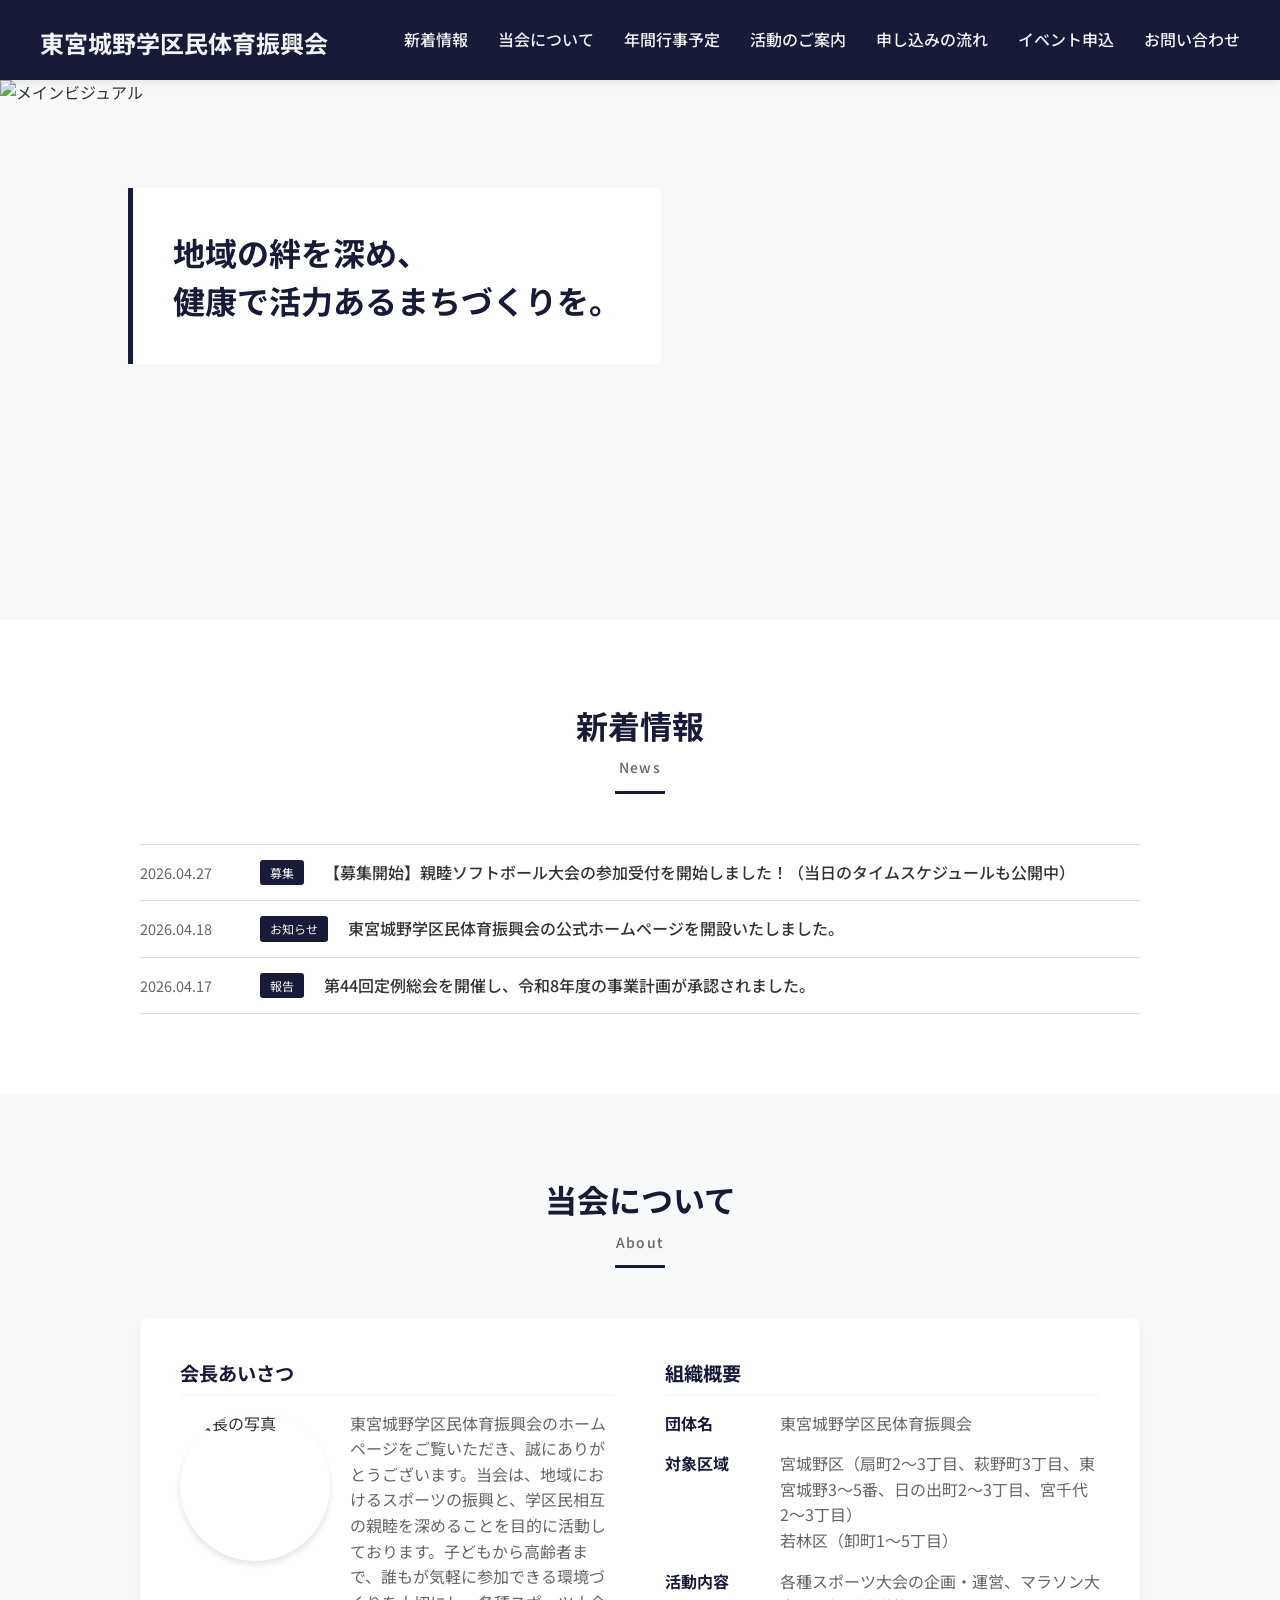
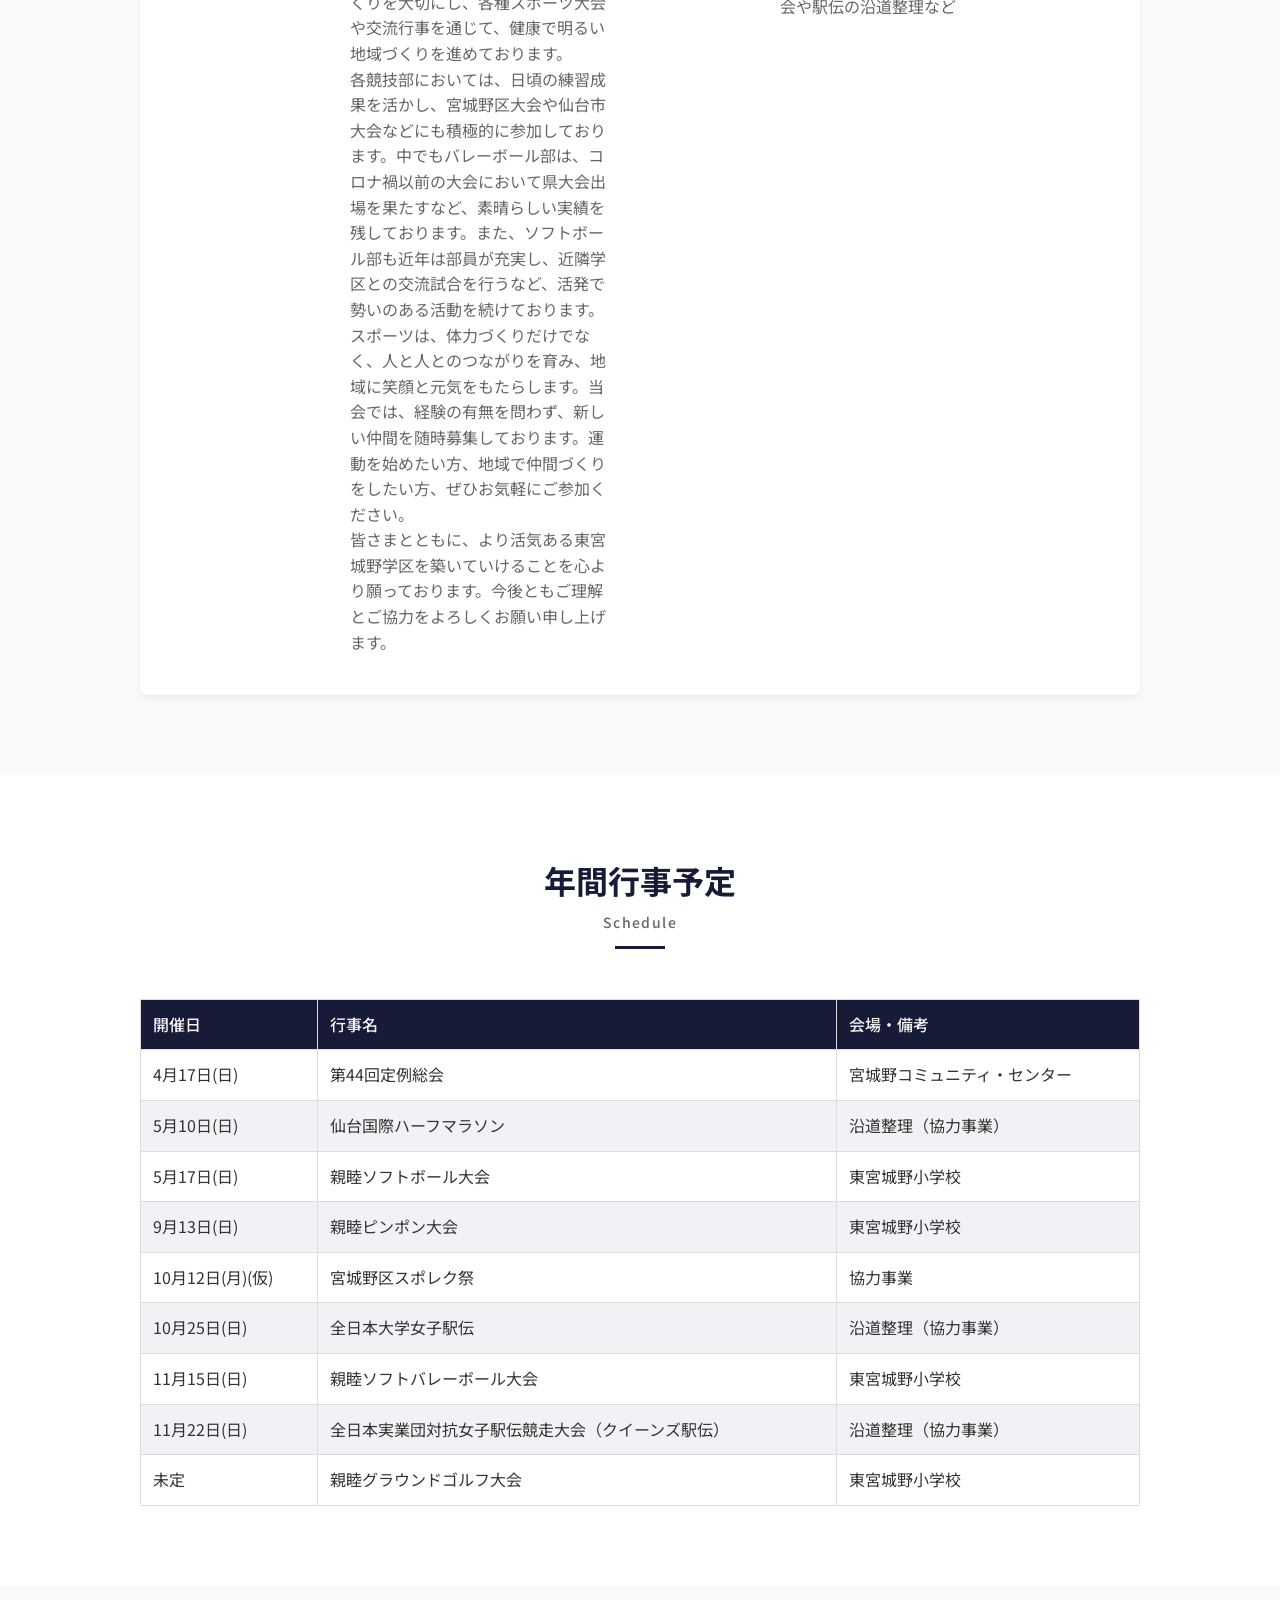
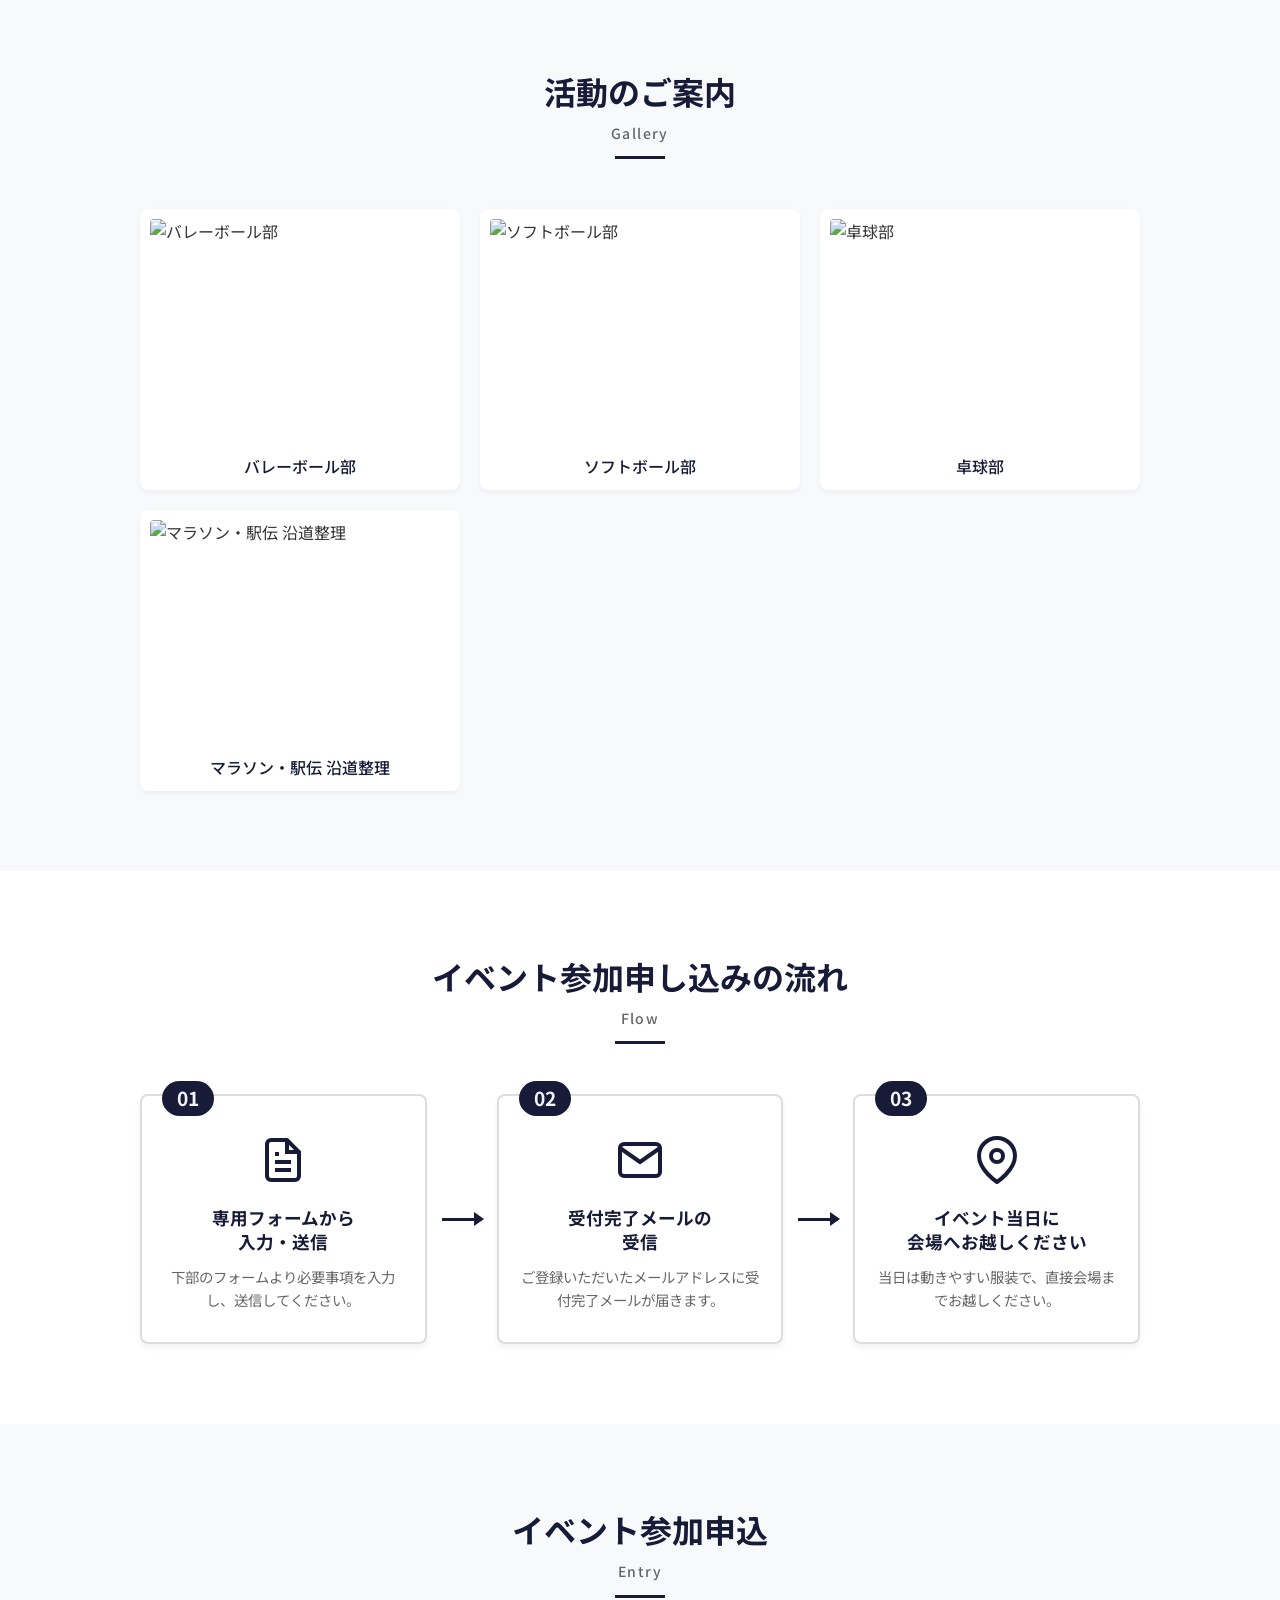
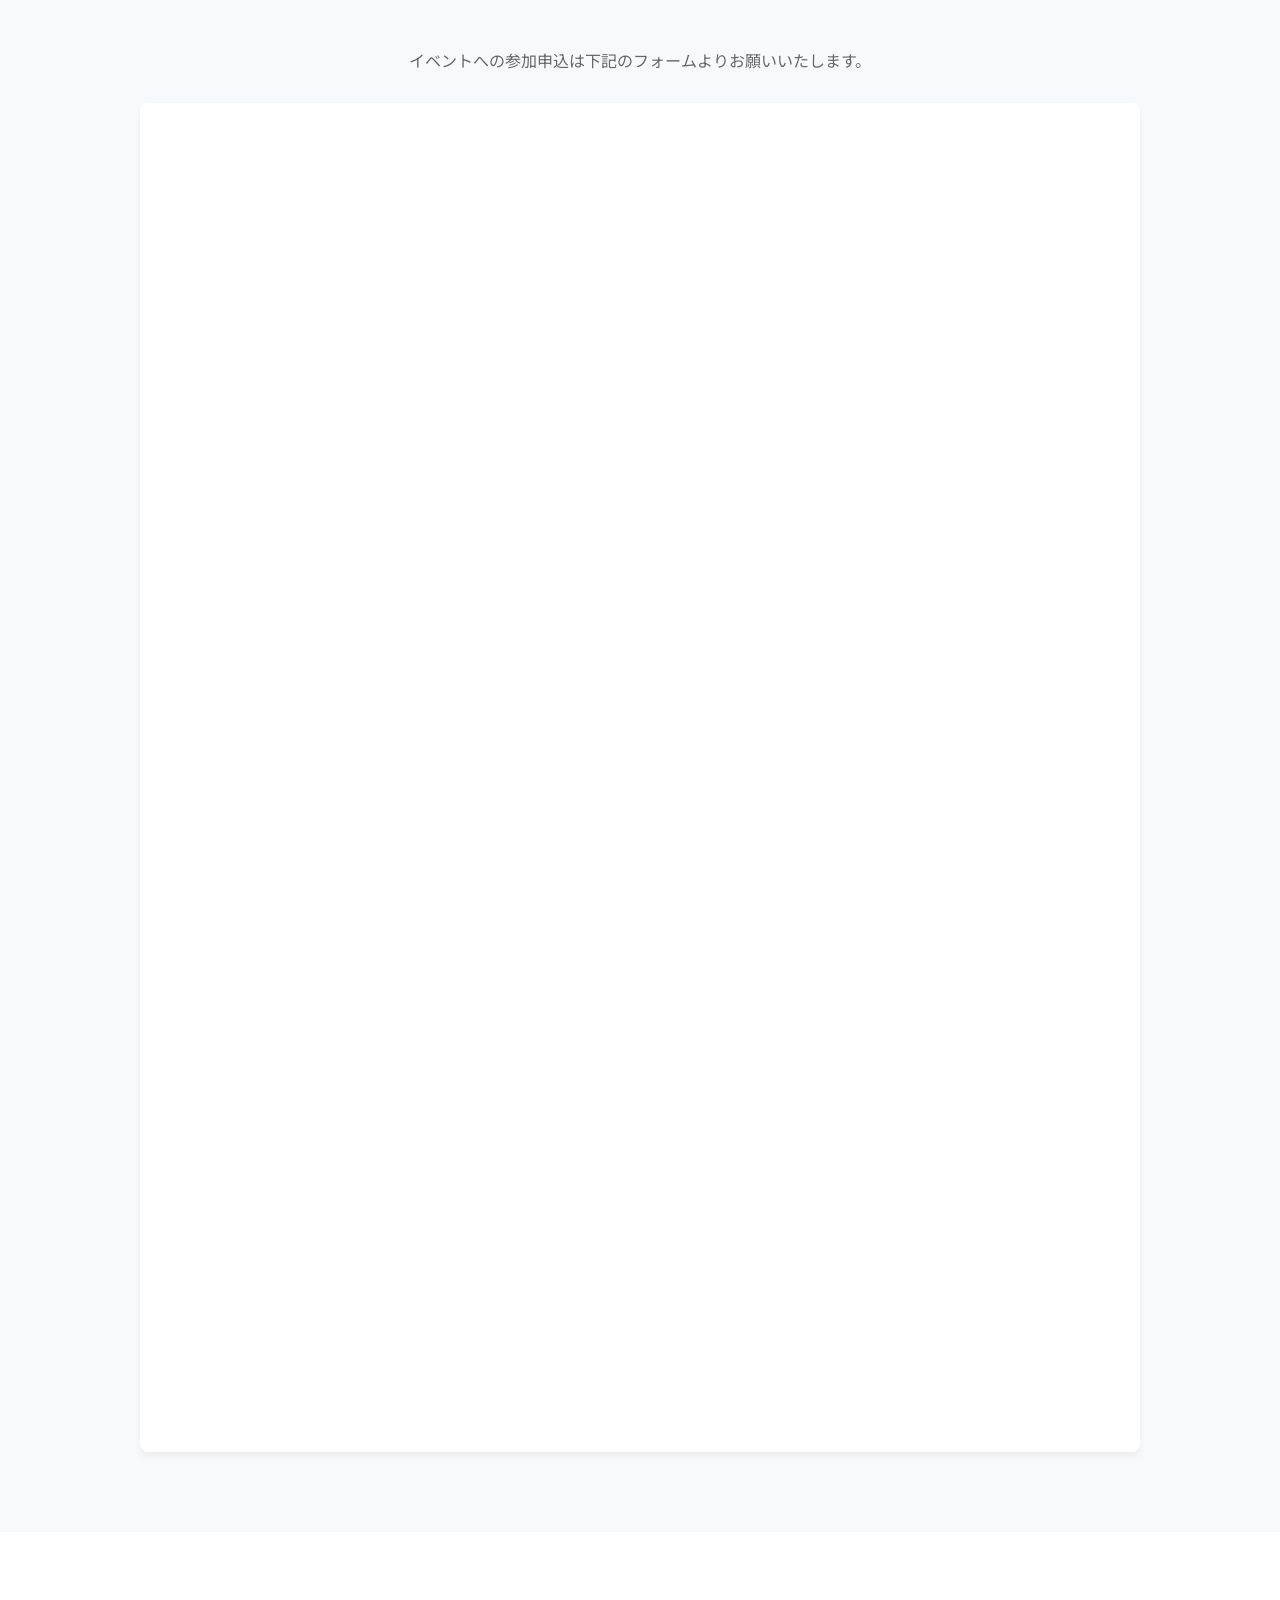
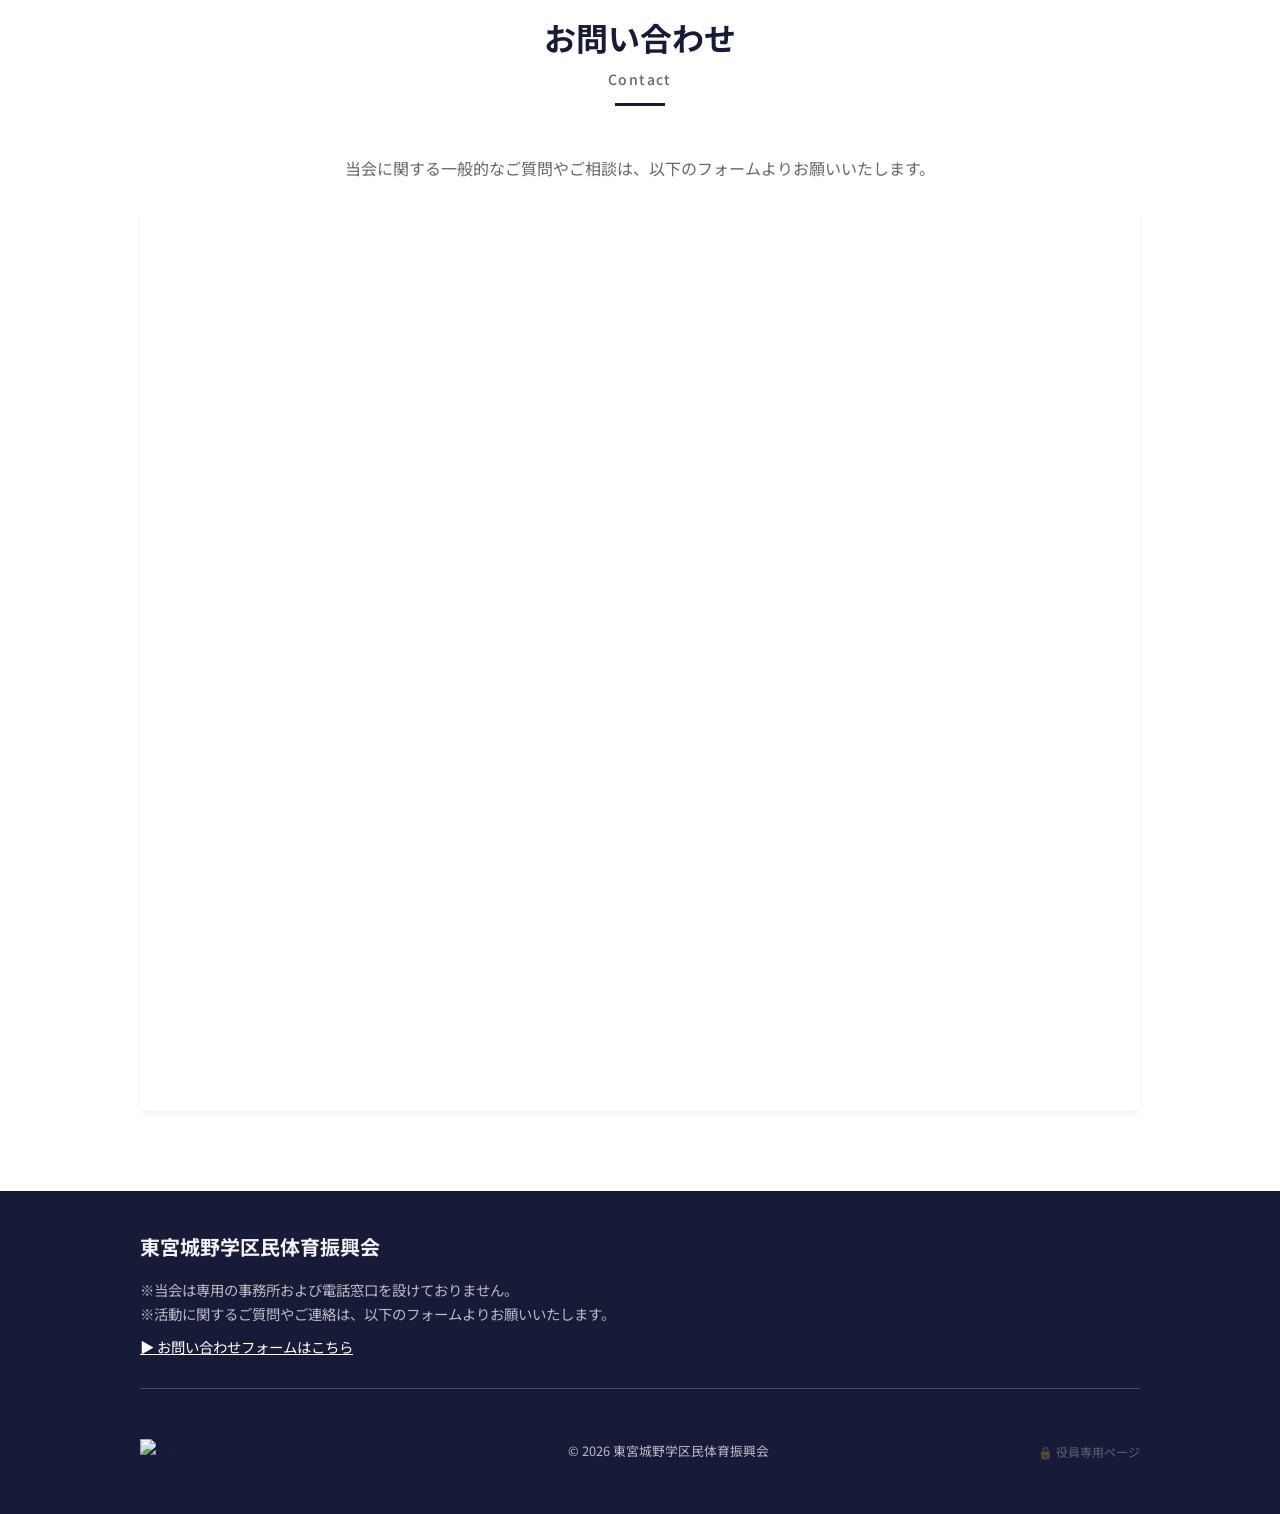
==== index.html @ 2797ee12 "役員専用ページ実装" ====
<!DOCTYPE html>
<html lang="ja">

<head>
    <meta charset="UTF-8">
    <meta name="viewport" content="width=device-width, initial-scale=1.0">
    <title>東宮城野学区民体育振興会</title>
    <meta name="google-site-verification" content="zT8e10mVGTtSDbiVdCZnvEBEnhdOY1HpYnOWjVWDt3I" />
    <meta name="description" content="東宮城野学区民体育振興会の公式ホームページです。学区内の各種スポーツ大会や交流行事（ソフトボール、バレーボール、マラソン大会など）の参加者募集、活動報告を発信しています。新しい仲間を随時募集しています！" />
    <meta name="keywords" content="東宮城野, 体育振興会, 仙台市, 宮城野区, ソフトボール, 町内会, スポーツ" />
    <link rel="stylesheet" href="style.css">
    <link rel="preconnect" href="https://fonts.googleapis.com">
    <link rel="preconnect" href="https://fonts.gstatic.com" crossorigin>
    <link href="https://fonts.googleapis.com/css2?family=Noto+Sans+JP:wght@400;500;700&display=swap" rel="stylesheet">
    <script async src="https://www.googletagmanager.com/gtag/js?id=G-GHJB5T7M00"></script>
    <script>
      window.dataLayer = window.dataLayer || [];
      function gtag(){dataLayer.push(arguments);}
      gtag('js', new Date());

      gtag('config', 'G-GHJB5T7M00');
    </script>

</head>

<body>
    <header class="header">
        <div class="header-inner">
            <h1 class="header-logo"><a href="#">東宮城野学区民体育振興会</a></h1>
            <button class="hamburger" id="hamburger" aria-label="メニューを開く">
                <span></span>
                <span></span>
                <span></span>
            </button>
            <nav class="header-nav" id="nav">
                <ul class="nav-list">
                    <li><a href="#home">新着情報</a></li>
                    <li><a href="#about">当会について</a></li>
                    <li><a href="#schedule">年間行事予定</a></li>
                    <li><a href="#gallery">活動のご案内</a></li>
                    <li><a href="#flow">申し込みの流れ</a></li>
                    <li><a href="#entry">イベント申込</a></li>
                    <li><a href="#contact">お問い合わせ</a></li>
                </ul>
            </nav>
        </div>
    </header>

    <main>
        <!-- ヒーローエリア -->
        <section class="hero">
            <div class="hero-image">
                <img src="images/top_visual.jpg" alt="メインビジュアル" class="hero-img-element">
            </div>
            <div class="hero-content">
                <h2 class="hero-copy">地域の絆を深め、<br>健康で活力あるまちづくりを。</h2>
            </div>
        </section>

        <!-- 新着情報 (Home) -->
        <section id="home" class="section news">
            <div class="container">
                <h2 class="section-title">新着情報<span>News</span></h2>
                <ul class="news-list">
                    <li class="news-item">
                        <time class="news-date" datetime="2026-04-27">2026.04.27</time>
                        <span class="news-category">募集</span>
                        <a href="softball.html" class="news-link">【募集開始】親睦ソフトボール大会の参加受付を開始しました！（当日のタイムスケジュールも公開中）</a>
                    </li>
                    <li class="news-item">
                        <time class="news-date" datetime="2026-04-18">2026.04.18</time>
                        <span class="news-category">お知らせ</span>
                        <a href="#" class="news-link">東宮城野学区民体育振興会の公式ホームページを開設いたしました。</a>
                    </li>
                    <li class="news-item">
                        <time class="news-date" datetime="2026-04-17">2026.04.17</time>
                        <span class="news-category">報告</span>
                        <a href="#" class="news-link">第44回定例総会を開催し、令和8年度の事業計画が承認されました。</a>
                    </li>
                </ul>
            </div>
        </section>

        <!-- 当会について (About) -->
        <section id="about" class="section about bg-light">
            <div class="container">
                <h2 class="section-title">当会について<span>About</span></h2>
                <div class="about-content">
                    <div class="about-greeting">
                        <h3>会長あいさつ</h3>
                        <div class="greeting-box">
                            <div class="greeting-img">
                                <img src="images/president.jpg" alt="会長の写真">
                            </div>
                            <div class="greeting-text">
                                <p>東宮城野学区民体育振興会のホームページをご覧いただき、誠にありがとうございます。当会は、地域におけるスポーツの振興と、学区民相互の親睦を深めることを目的に活動しております。子どもから高齢者まで、誰もが気軽に参加できる環境づくりを大切にし、各種スポーツ大会や交流行事を通じて、健康で明るい地域づくりを進めております。</p>
                                <p>各競技部においては、日頃の練習成果を活かし、宮城野区大会や仙台市大会などにも積極的に参加しております。中でもバレーボール部は、コロナ禍以前の大会において県大会出場を果たすなど、素晴らしい実績を残しております。また、ソフトボール部も近年は部員が充実し、近隣学区との交流試合を行うなど、活発で勢いのある活動を続けております。</p>
                                <p>スポーツは、体力づくりだけでなく、人と人とのつながりを育み、地域に笑顔と元気をもたらします。当会では、経験の有無を問わず、新しい仲間を随時募集しております。運動を始めたい方、地域で仲間づくりをしたい方、ぜひお気軽にご参加ください。</p>
                                <p>皆さまとともに、より活気ある東宮城野学区を築いていけることを心より願っております。今後ともご理解とご協力をよろしくお願い申し上げます。</p>
                            </div>
                        </div>
                    </div>
                    <div class="about-outline">
                        <h3>組織概要</h3>
                        <dl class="outline-list">
                            <dt>団体名</dt>
                            <dd>東宮城野学区民体育振興会</dd>
                            <dt>対象区域</dt>
                            <dd>
                                宮城野区（扇町2〜3丁目、萩野町3丁目、東宮城野3〜5番、日の出町2〜3丁目、宮千代2〜3丁目）<br>
                                若林区（卸町1〜5丁目）
                            </dd>
                            <dt>活動内容</dt>
                            <dd>各種スポーツ大会の企画・運営、マラソン大会や駅伝の沿道整理など</dd>
                        </dl>
                    </div>
                </div>
            </div>
        </section>

        <!-- 年間行事予定 (Schedule) -->
        <section id="schedule" class="section schedule">
            <div class="container">
                <h2 class="section-title">年間行事予定<span>Schedule</span></h2>
                <div class="table-responsive">
                    <table class="schedule-table">
                        <thead>
                            <tr>
                                <th>開催日</th>
                                <th>行事名</th>
                                <th>会場・備考</th>
                            </tr>
                        </thead>
                        <tbody>
                            <tr>
                                <td>4月17日(日)</td>
                                <td>第44回定例総会</td>
                                <td>宮城野コミュニティ・センター</td>
                            </tr>
                            <tr>
                                <td>5月10日(日)</td>
                                <td>仙台国際ハーフマラソン</td>
                                <td>沿道整理（協力事業）</td>
                            </tr>
                            <tr>
                                <td>5月17日(日)</td>
                                <td>親睦ソフトボール大会</td>
                                <td>東宮城野小学校</td>
                            </tr>
                            <tr>
                                <td>9月13日(日)</td>
                                <td>親睦ピンポン大会</td>
                                <td>東宮城野小学校</td>
                            </tr>
                            <tr>
                                <td>10月12日(月)(仮)</td>
                                <td>宮城野区スポレク祭</td>
                                <td>協力事業</td>
                            </tr>
                            <tr>
                                <td>10月25日(日)</td>
                                <td>全日本大学女子駅伝</td>
                                <td>沿道整理（協力事業）</td>
                            </tr>
                            <tr>
                                <td>11月15日(日)</td>
                                <td>親睦ソフトバレーボール大会</td>
                                <td>東宮城野小学校</td>
                            </tr>
                            <tr>
                                <td>11月22日(日)</td>
                                <td>全日本実業団対抗女子駅伝競走大会（クイーンズ駅伝）</td>
                                <td>沿道整理（協力事業）</td>
                            </tr>
                            <tr>
                                <td>未定</td>
                                <td>親睦グラウンドゴルフ大会</td>
                                <td>東宮城野小学校</td>
                            </tr>
                        </tbody>
                    </table>
                </div>
            </div>
        </section>

        <!-- 活動のご案内 (Gallery) -->
        <section id="gallery" class="section gallery bg-light">
            <div class="container">
                <h2 class="section-title">活動のご案内<span>Gallery</span></h2>
                <div class="gallery-grid">
                    <div class="gallery-item">
                        <a href="volleyball.html" style="text-decoration: none; color: inherit; display: block; transition: opacity 0.3s;" onmouseover="this.style.opacity=0.8" onmouseout="this.style.opacity=1">
                            <div class="gallery-img">
                                <!-- 将来的にGoogleドライブの画像リンクに差し替える -->
                                <img src="images/volleyball.jpg" alt="バレーボール部">
                            </div>
                            <p class="gallery-caption">バレーボール部</p>
                        </a>
                    </div>
                    <div class="gallery-item">
                        <a href="softball.html" style="text-decoration: none; color: inherit; display: block; transition: opacity 0.3s;" onmouseover="this.style.opacity=0.8" onmouseout="this.style.opacity=1">
                            <div class="gallery-img">
                                <!-- 将来的にGoogleドライブの画像リンクに差し替える -->
                                <img src="images/softball.jpg" alt="ソフトボール部">
                            </div>
                            <p class="gallery-caption">ソフトボール部</p>
                        </a>
                    </div>
                    <div class="gallery-item">
                        <a href="table_tennis.html" style="text-decoration: none; color: inherit; display: block; transition: opacity 0.3s;" onmouseover="this.style.opacity=0.8" onmouseout="this.style.opacity=1">
                            <div class="gallery-img">
                                <!-- 将来的にGoogleドライブの画像リンクに差し替える -->
                                <img src="images/table_tennis.jpg" alt="卓球部">
                            </div>
                            <p class="gallery-caption">卓球部</p>
                        </a>
                    </div>
                    <div class="gallery-item">
                        <a href="marathon.html" style="text-decoration: none; color: inherit; display: block; transition: opacity 0.3s;" onmouseover="this.style.opacity=0.8" onmouseout="this.style.opacity=1">
                            <div class="gallery-img">
                                <!-- 将来的にGoogleドライブの画像リンクに差し替える -->
                                <img src="images/marathon.jpg" alt="マラソン・駅伝 沿道整理">
                            </div>
                            <p class="gallery-caption">マラソン・駅伝 沿道整理</p>
                        </a>
                    </div>
                </div>
            </div>
        </section>

        <!-- 申し込みの流れ (Flow) -->
        <section id="flow" class="section flow">
            <div class="container">
                <h2 class="section-title">イベント参加申し込みの流れ<span>Flow</span></h2>
                <div class="flow-steps">
                    <div class="flow-step">
                        <div class="step-num">01</div>
                        <div class="step-icon">
                            <!-- フォーム入力アイコン -->
                            <svg viewBox="0 0 24 24" width="48" height="48" stroke="currentColor" stroke-width="2"
                                fill="none">
                                <path d="M14 2H6a2 2 0 0 0-2 2v16a2 2 0 0 0 2 2h12a2 2 0 0 0 2-2V8z"></path>
                                <polyline points="14 2 14 8 20 8"></polyline>
                                <line x1="16" y1="13" x2="8" y2="13"></line>
                                <line x1="16" y1="17" x2="8" y2="17"></line>
                                <polyline points="10 9 9 9 8 9"></polyline>
                            </svg>
                        </div>
                        <h3 class="step-title">専用フォームから<br>入力・送信</h3>
                        <p class="step-desc">下部のフォームより必要事項を入力し、送信してください。</p>
                    </div>
                    <div class="step-arrow"></div>
                    <div class="flow-step">
                        <div class="step-num">02</div>
                        <div class="step-icon">
                            <!-- メール受信アイコン -->
                            <svg viewBox="0 0 24 24" width="48" height="48" stroke="currentColor" stroke-width="2"
                                fill="none">
                                <path d="M4 4h16c1.1 0 2 .9 2 2v12c0 1.1-.9 2-2 2H4c-1.1 0-2-.9-2-2V6c0-1.1.9-2 2-2z">
                                </path>
                                <polyline points="22,6 12,13 2,6"></polyline>
                            </svg>
                        </div>
                        <h3 class="step-title">受付完了メールの<br>受信</h3>
                        <p class="step-desc">ご登録いただいたメールアドレスに受付完了メールが届きます。</p>
                    </div>
                    <div class="step-arrow"></div>
                    <div class="flow-step">
                        <div class="step-num">03</div>
                        <div class="step-icon">
                            <!-- 会場アイコン -->
                            <svg viewBox="0 0 24 24" width="48" height="48" stroke="currentColor" stroke-width="2"
                                fill="none">
                                <path d="M21 10c0 7-9 13-9 13s-9-6-9-13a9 9 0 0 1 18 0z"></path>
                                <circle cx="12" cy="10" r="3"></circle>
                            </svg>
                        </div>
                        <h3 class="step-title">イベント当日に<br>会場へお越しください</h3>
                        <p class="step-desc">当日は動きやすい服装で、直接会場までお越しください。</p>
                    </div>
                </div>
            </div>
        </section>

        <!-- イベント参加申込 (Entry) -->
        <section id="entry" class="section entry bg-light">
            <div class="container">
                <h2 class="section-title">イベント参加申込<span>Entry</span></h2>
                <p class="section-desc">イベントへの参加申込は下記のフォームよりお願いいたします。</p>
                <div class="form-wrapper">
                    <iframe src="https://docs.google.com/forms/d/e/1FAIpQLSfhGHHgM8hAZ7WOOeLtjKvvelLasZciRG9kF49rOdlpbf5oxQ/viewform?embedded=true" width="100%" height="1349" frameborder="0" marginheight="0" marginwidth="0">読み込んでいます…</iframe>
                </div>
            </div>
        </section>

        <!-- お問い合わせ (Contact) -->
        <section id="contact" class="section contact">
            <div class="container">
                <h2 class="section-title">お問い合わせ<span>Contact</span></h2>
                <p class="section-desc">当会に関する一般的なご質問やご相談は、以下のフォームよりお願いいたします。</p>
                <div class="form-wrapper">
                    <iframe src="https://docs.google.com/forms/d/e/1FAIpQLSd4OFtr1LJSrHCt1LI2tFEZb4kkZig_cxDBCINCxsLfSgqU1g/viewform?embedded=true" width="100%" height="900" frameborder="0" marginheight="0" marginwidth="0">読み込んでいます…</iframe>
                </div>
            </div>
        </section>
    </main>

    <footer class="footer">
        <div class="container">
            <div class="footer-content">
                <div class="footer-info">
                    <h2>東宮城野学区民体育振興会</h2>
                    <p style="margin-top: 10px; font-size: 0.9em; line-height: 1.6;">
                        ※当会は専用の事務所および電話窓口を設けておりません。<br>
                        ※活動に関するご質問やご連絡は、以下のフォームよりお願いいたします。<br>
                        <a href="#contact" style="display: inline-block; margin-top: 10px; color: #fff; text-decoration: underline;">▶ お問い合わせフォームはこちら</a>
                    </p>
                </div>
            </div>
            <div class="footer-bottom">
                <div style="text-align: center; margin: 30px 0;">
                    <a href="https://visitor-badge.laobi.icu" target="_blank" rel="noopener noreferrer">
                        <img src="https://visitor-badge.laobi.icu/badge?page_id=higashimiyagino.taiikushinkoukai&left_color=555555&right_color=18252C" alt="アクセスカウンター" />
                    </a>
                </div>
                <p class="copyright">&copy; 2026 東宮城野学区民体育振興会</p>
                <a href="officers-v.html" class="admin-link">🔒 役員専用ページ</a>
            </div>
        </div>
    </footer>

    <!-- 画像モーダル -->
    <div id="imageModal" class="modal">
        <span class="modal-close">&times;</span>
        <img class="modal-content" id="modalImg" alt="拡大画像">
    </div>

    <script>
        // ハンバーガーメニューの挙動
        document.addEventListener('DOMContentLoaded', () => {
            const hamburger = document.getElementById('hamburger');
            const nav = document.getElementById('nav');
            const navLinks = document.querySelectorAll('.nav-list a');

            hamburger.addEventListener('click', () => {
                hamburger.classList.toggle('active');
                nav.classList.toggle('active');
            });

            // メニューリンククリック時に閉じる
            navLinks.forEach(link => {
                link.addEventListener('click', () => {
                    hamburger.classList.remove('active');
                    nav.classList.remove('active');
                });
            });

            // 画像モーダルの挙動
            const modal = document.getElementById('imageModal');
            const modalImg = document.getElementById('modalImg');
            const closeBtn = document.querySelector('.modal-close');
            const galleryImages = document.querySelectorAll('.gallery-img img');

            galleryImages.forEach(img => {
                if (img.closest('a')) return; // リンク要素内の画像はモーダル除外
                img.style.cursor = 'pointer'; // クリック可能であることを示す
                img.addEventListener('click', () => {
                    modal.classList.add('active');
                    modalImg.src = img.src;
                });
            });

            // 閉じる処理
            const closeModal = () => {
                modal.classList.remove('active');
            };

            closeBtn.addEventListener('click', closeModal);
            modal.addEventListener('click', (e) => {
                // 画像自体をクリックした時は閉じないようにする
                if (e.target !== modalImg) {
                    closeModal();
                }
            });
        });
    </script>
</body>

</html>
---- style.css ----
/* ==========================================================================
   Base & Reset
   ========================================================================== */
:root {
    /* Colors base on "Date's winning color" (Navy) */
    --color-primary: rgb(24, 27, 56); /* 伊達の勝ち色 */
    --color-text-on-primary: rgba(255, 255, 255, 0.95); /* 深い紺色の上には白や非常に薄いグレー */
    --color-text-on-primary-dim: rgba(255, 255, 255, 0.7);
    --color-secondary: #F0F2F5; /* 清潔感のある明るいグレー/白（背景等） */
    
    --color-text: #333333;
    --color-text-light: #666666;
    --color-bg: #FFFFFF;
    --color-bg-light: #F8F9FA; /* サブカラーに基づく清潔感のある明るい背景 */
    --color-placeholder-bg: #E0E0E0;
    --color-placeholder-text: #888888;
    --color-border: #DDDDDD;

    /* Spacing & Layout */
    --content-width: 1000px;
    --header-height: 60px;
}

* {
    margin: 0;
    padding: 0;
    box-sizing: border-box;
}

body {
    font-family: 'Noto Sans JP', sans-serif;
    color: var(--color-text);
    background-color: var(--color-bg);
    line-height: 1.6;
    font-size: 16px;
    -webkit-font-smoothing: antialiased;
}

a {
    color: var(--color-primary);
    text-decoration: none;
    transition: opacity 0.3s ease;
}

a:hover {
    opacity: 0.7;
}

ul {
    list-style: none;
}

img {
    max-width: 100%;
    height: auto;
    display: block;
}

/* ==========================================================================
   Layout Helpers
   ========================================================================== */
.container {
    width: 90%;
    max-width: var(--content-width);
    margin: 0 auto;
}

.section {
    padding: 60px 0;
}

.bg-light {
    background-color: var(--color-bg-light);
}

.section-title {
    font-size: 1.75rem;
    color: var(--color-primary);
    text-align: center;
    margin-bottom: 40px;
    position: relative;
    padding-bottom: 15px;
}

.section-title::after {
    content: '';
    position: absolute;
    bottom: 0;
    left: 50%;
    transform: translateX(-50%);
    width: 50px;
    height: 3px;
    background-color: var(--color-primary);
}

.section-title span {
    display: block;
    font-size: 0.875rem;
    color: var(--color-text-light);
    margin-top: 5px;
    letter-spacing: 0.1em;
    font-weight: 500;
}

.section-desc {
    text-align: center;
    margin-bottom: 30px;
    color: var(--color-text-light);
}

.placeholder {
    background-color: var(--color-placeholder-bg);
    color: var(--color-placeholder-text);
    display: flex;
    align-items: center;
    justify-content: center;
    text-align: center;
    font-weight: 500;
    width: 100%;
}

/* ==========================================================================
   Header & Navigation
   ========================================================================== */
.header {
    position: fixed;
    top: 0;
    left: 0;
    width: 100%;
    height: var(--header-height);
    background-color: var(--color-primary);
    z-index: 1000;
    box-shadow: 0 2px 10px rgba(0,0,0,0.1);
}

.header-inner {
    display: flex;
    justify-content: space-between;
    align-items: center;
    height: 100%;
    padding: 0 5%;
}

.header-logo a {
    color: var(--color-text-on-primary);
    font-size: 1.1rem;
    font-weight: 700;
    text-decoration: none;
}

/* Hamburger Menu (Mobile) */
.hamburger {
    display: block;
    width: 30px;
    height: 24px;
    position: relative;
    background: transparent;
    border: none;
    cursor: pointer;
    z-index: 1001;
}

.hamburger span {
    display: block;
    position: absolute;
    height: 3px;
    width: 100%;
    background: var(--color-text-on-primary);
    border-radius: 3px;
    left: 0;
    transition: 0.3s ease-in-out;
}

.hamburger span:nth-child(1) { top: 0px; }
.hamburger span:nth-child(2) { top: 10px; }
.hamburger span:nth-child(3) { top: 20px; }

.hamburger.active span:nth-child(1) {
    top: 10px;
    transform: rotate(45deg);
}

.hamburger.active span:nth-child(2) {
    opacity: 0;
}

.hamburger.active span:nth-child(3) {
    top: 10px;
    transform: rotate(-45deg);
}

.header-nav {
    position: fixed;
    top: var(--header-height);
    left: -100%;
    width: 100%;
    height: calc(100vh - var(--header-height));
    background-color: rgba(24, 27, 56, 0.98); /* 伊達の勝ち色 */
    transition: 0.3s ease-in-out;
    display: flex;
    align-items: center;
    justify-content: center;
    overflow-y: auto;
}

.header-nav.active {
    left: 0;
}

.nav-list {
    text-align: center;
}

.nav-list li {
    margin-bottom: 25px;
}

.nav-list a {
    color: var(--color-text-on-primary);
    font-size: 1.25rem;
    font-weight: 500;
}

/* ==========================================================================
   Main Content
   ========================================================================== */
main {
    margin-top: var(--header-height);
}

/* Hero Area */
.hero {
    position: relative;
    width: 100%;
    height: 60vh;
    min-height: 400px;
    background-color: var(--color-bg-light);
}

.hero-image {
    height: 100%;
    width: 100%;
}

.hero-img-element {
    width: 100%;
    height: 100%;
    object-fit: cover;
    object-position: center bottom;
}

@media (max-width: 768px) {
    .hero-img-element {
        object-position: left bottom;
    }
}

.hero-content {
    position: absolute;
    top: 12%;
    left: 5%;
    background-color: rgba(255, 255, 255, 0.95);
    padding: 20px;
    border-left: 5px solid var(--color-primary);
}

.hero-copy {
    color: var(--color-primary);
    font-size: 1.15rem;
    line-height: 1.5;
}

/* News */
.news-list {
    border-top: 1px solid var(--color-border);
}

.news-item {
    border-bottom: 1px solid var(--color-border);
    padding: 15px 0;
    display: flex;
    flex-direction: column;
}

.news-date {
    color: var(--color-text-light);
    font-size: 0.9rem;
    margin-bottom: 5px;
}

.news-category {
    display: inline-block;
    background-color: var(--color-primary);
    color: var(--color-text-on-primary);
    font-size: 0.75rem;
    padding: 3px 10px;
    border-radius: 3px;
    margin-bottom: 10px;
    align-self: flex-start;
}

.news-link {
    color: var(--color-text);
    font-weight: 500;
}

.news-link:hover {
    color: var(--color-primary);
}

/* About */
.about-content {
    background: #fff;
    padding: 20px;
    border-radius: 8px;
    box-shadow: 0 4px 6px rgba(0,0,0,0.05);
}

.about-greeting h3,
.about-outline h3 {
    color: var(--color-primary);
    font-size: 1.2rem;
    margin-bottom: 15px;
    border-bottom: 2px solid var(--color-bg-light);
    padding-bottom: 5px;
}

.about-greeting {
    margin-bottom: 30px;
}

.about-greeting p {
    color: var(--color-text-light);
}

.outline-list dt {
    font-weight: 700;
    color: var(--color-primary);
    margin-top: 15px;
}

.outline-list dd {
    margin-bottom: 10px;
    color: var(--color-text-light);
}

/* Schedule */
.table-responsive {
    overflow-x: auto;
}

.schedule-table {
    width: 100%;
    border-collapse: collapse;
    min-width: 500px;
}

.schedule-table th,
.schedule-table td {
    border: 1px solid var(--color-border);
    padding: 12px;
    text-align: left;
}

.schedule-table th {
    background-color: var(--color-primary);
    color: var(--color-text-on-primary);
    font-weight: 500;
}

.schedule-table tr:nth-child(even) {
    background-color: var(--color-secondary);
}

/* Gallery */
.gallery-grid {
    display: flex;
    flex-direction: column;
    gap: 20px;
}

.gallery-item {
    background: #fff;
    padding: 10px;
    border-radius: 8px;
    box-shadow: 0 2px 5px rgba(0,0,0,0.05);
    transition: transform 0.3s ease, box-shadow 0.3s ease;
}

.gallery-item:hover {
    transform: translateY(-5px);
    box-shadow: 0 8px 15px rgba(0,0,0,0.1);
}

.gallery-img {
    height: auto;
    border-radius: 4px;
    margin-bottom: 10px;
    overflow: hidden;
}

.gallery-img img {
    width: 100%;
    height: 100%;
    object-fit: cover;
    aspect-ratio: 4 / 3;
    display: block;
}

.gallery-caption {
    text-align: center;
    font-weight: 500;
    color: var(--color-primary);
}

/* Gallery Notice (準備中案内文) */
.gallery-notice {
    text-align: center;
    font-size: 0.85rem;
    color: #888888;
    margin-bottom: 25px;
    line-height: 1.7;
}

/* Flow (申し込みの流れ) */
.flow-steps {
    display: flex;
    flex-direction: column;
    gap: 20px;
}

.flow-step {
    background: #fff;
    border: 2px solid var(--color-border);
    border-radius: 8px;
    padding: 30px 20px;
    text-align: center;
    position: relative;
    flex: 1;
    box-shadow: 0 4px 6px rgba(0,0,0,0.05);
}

.step-num {
    position: absolute;
    top: -15px;
    left: 20px;
    background-color: var(--color-primary);
    color: var(--color-text-on-primary);
    font-size: 1.2rem;
    font-weight: 700;
    padding: 2px 15px;
    border-radius: 20px;
}

.step-icon {
    color: var(--color-primary);
    margin-bottom: 15px;
    margin-top: 10px;
}

.step-title {
    color: var(--color-primary);
    font-size: 1.1rem;
    margin-bottom: 10px;
    line-height: 1.4;
    font-weight: 700;
}

.step-desc {
    color: var(--color-text-light);
    font-size: 0.9rem;
}

.step-arrow {
    display: none;
}

/* Contact */
.form-wrapper {
    width: 100%;
    border-radius: 8px;
    overflow: hidden;
    background: #fff;
    box-shadow: 0 4px 6px rgba(0,0,0,0.05);
}

.form-wrapper iframe {
    display: block;
    width: 100%;
    border: none;
}

/* ==========================================================================
   Footer
   ========================================================================== */
.footer {
    background-color: var(--color-primary);
    color: var(--color-text-on-primary);
    padding: 40px 0 20px;
}

.footer-info h2 {
    font-size: 1.25rem;
    margin-bottom: 15px;
    color: var(--color-text-on-primary);
}

.footer-info p {
    font-size: 0.9rem;
    color: var(--color-text-on-primary-dim);
}

.footer-bottom {
    margin-top: 30px;
    padding-top: 20px;
    border-top: 1px solid rgba(255,255,255,0.2);
    display: flex;
    flex-wrap: wrap;
    align-items: center;
    justify-content: space-between;
}

.copyright {
    font-size: 0.8rem;
    color: var(--color-text-on-primary-dim);
}

.admin-link {
    font-size: 0.75rem;
    color: rgba(255,255,255,0.3);
    text-decoration: none;
}

.admin-link:hover {
    color: var(--color-text-on-primary);
}

/* ==========================================================================
   Media Queries (Desktop)
   ========================================================================== */
@media (min-width: 768px) {
    :root {
        --header-height: 80px;
    }
    
    .section {
        padding: 80px 0;
    }

    .section-title {
        font-size: 2rem;
        margin-bottom: 50px;
    }

    /* Header & Nav */
    .header-inner {
        padding: 0 40px;
    }
    
    .header-logo a {
        font-size: 1.5rem;
    }

    .hamburger {
        display: none;
    }

    .header-nav {
        position: static;
        height: auto;
        width: auto;
        background-color: transparent;
        transform: none;
        overflow-y: visible;
    }

    .nav-list {
        display: flex;
        gap: 30px;
    }

    .nav-list li {
        margin-bottom: 0;
    }

    .nav-list a {
        font-size: 1rem;
    }

    /* Hero */
    .hero-content {
        top: 20%;
        left: 10%;
        padding: 40px;
    }

    .hero-copy {
        font-size: 2rem;
    }

    /* News */
    .news-item {
        flex-direction: row;
        align-items: center;
    }

    .news-date {
        margin-bottom: 0;
        margin-right: 20px;
        width: 100px;
    }

    .news-category {
        margin-bottom: 0;
        margin-right: 20px;
        align-self: auto;
    }

    /* About */
    .about-content {
        padding: 40px;
        display: flex;
        gap: 50px;
    }

    .about-greeting {
        flex: 1;
        margin-bottom: 0;
    }

    .about-outline {
        flex: 1;
    }

    .outline-list {
        display: grid;
        grid-template-columns: 100px 1fr;
        gap: 15px;
    }

    .outline-list dt {
        margin-top: 0;
    }

    .outline-list dd {
        margin-bottom: 0;
    }

    /* Gallery */
    .gallery-grid {
        display: grid;
        grid-template-columns: repeat(2, 1fr);
        gap: 30px;
    }

    /* Flow */
    .flow-steps {
        flex-direction: row;
        align-items: center;
        gap: 0;
    }

    .flow-step {
        margin: 0;
        min-height: 250px;
    }

    .step-arrow {
        display: block;
        width: 40px;
        height: 3px;
        background-color: var(--color-primary);
        position: relative;
        margin: 0 15px;
        flex-shrink: 0;
    }
    
    .step-arrow::after {
        content: '';
        position: absolute;
        right: -2px;
        top: -6px;
        border-top: 7px solid transparent;
        border-bottom: 7px solid transparent;
        border-left: 10px solid var(--color-primary);
    }
}

/* ==========================================================================
   Modal (Lightbox)
   ========================================================================== */
.modal {
    visibility: hidden;
    opacity: 0;
    position: fixed;
    z-index: 2000;
    left: 0;
    top: 0;
    width: 100%;
    height: 100%;
    background-color: rgba(0, 0, 0, 0.8);
    transition: opacity 0.3s ease, visibility 0.3s ease;
    display: flex;
    align-items: center;
    justify-content: center;
}

.modal.active {
    visibility: visible;
    opacity: 1;
}

.modal-content {
    max-width: 90%;
    max-height: 90vh;
    box-shadow: 0 4px 15px rgba(0,0,0,0.5);
    border-radius: 4px;
}

.modal.active .modal-content {
    animation: fadeInModal 0.3s ease forwards;
}

.modal-close {
    position: absolute;
    top: 20px;
    right: 30px;
    color: #fff;
    font-size: 40px;
    font-weight: bold;
    cursor: pointer;
    transition: color 0.3s ease;
    z-index: 2001;
}

.modal-close:hover,
.modal-close:focus {
    color: #bbb;
}

@keyframes fadeInModal {
    from {
        opacity: 0;
        transform: scale(0.95);
    }
    to {
        opacity: 1;
        transform: scale(1);
    }
}

.photo-placeholder {
    width: 100%;
    aspect-ratio: 4 / 3;
    background-color: #eee;
    display: flex;
    align-items: center;
    justify-content: center;
    color: #888;
    font-size: 0.9em;
    border-radius: 8px;
    border: 1px dashed #ccc;
}
.gallery-grid {
    display: grid;
    grid-template-columns: repeat(auto-fit, minmax(280px, 1fr));
    gap: 20px;
}

.greeting-box {
    display: flex;
    flex-direction: column;
    align-items: center;
    gap: 20px;
    margin-top: 15px;
}
.greeting-img {
    width: 150px;
    height: 150px;
    flex-shrink: 0;
}
.greeting-img img {
    width: 100%;
    height: 100%;
    object-fit: cover;
    border-radius: 50%;
    box-shadow: 0 4px 6px rgba(0,0,0,0.1);
}
.greeting-text {
    width: 100%;
}
@media (max-width: 991px) {
    /* タブレット・スマートフォン：縦並び・写真中央 */
    .greeting-box {
        flex-direction: column;
        align-items: center;
    }
    .greeting-img {
        margin-bottom: 16px;
    }
    .greeting-text {
        width: 100%;
        text-align: left;
    }
}
@media (min-width: 992px) {
    /* PC：横並び */
    .greeting-box {
        flex-direction: row;
        align-items: flex-start;
    }
    .greeting-text {
        flex: 1;
    }
}
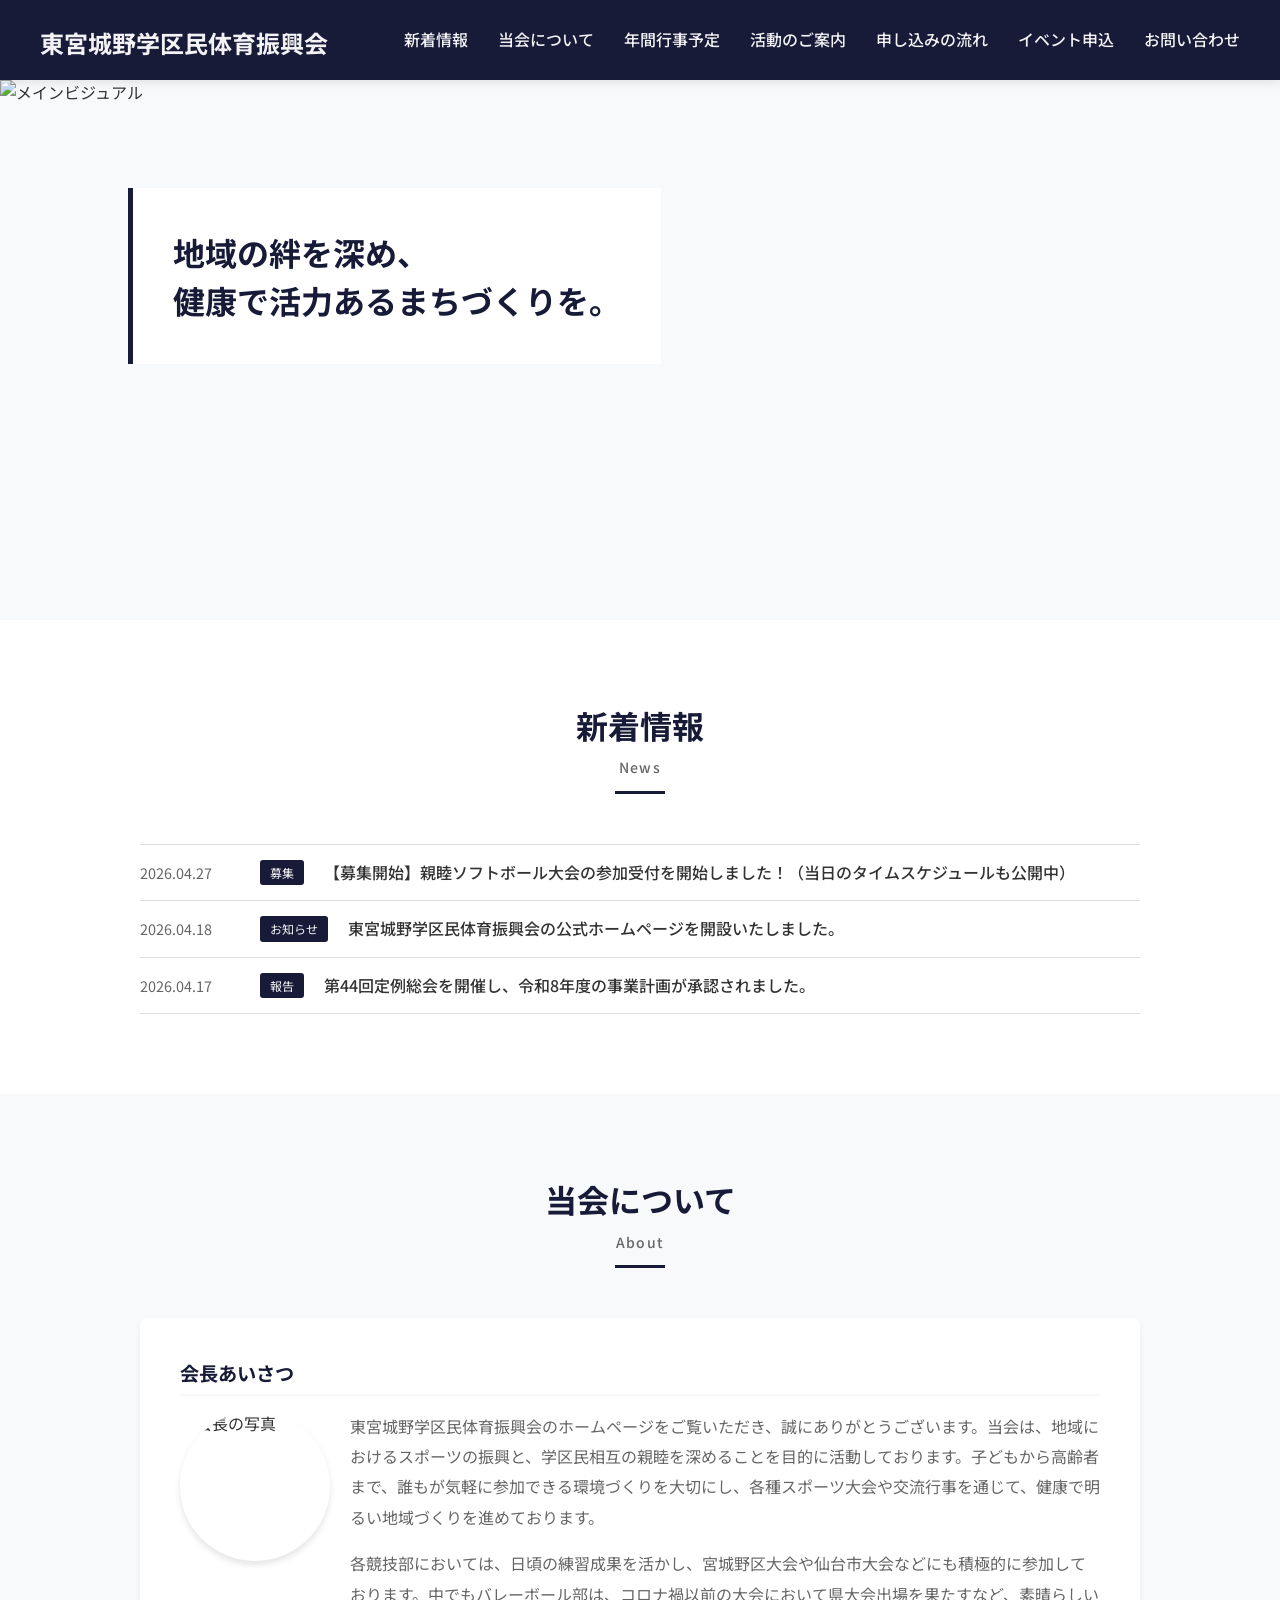
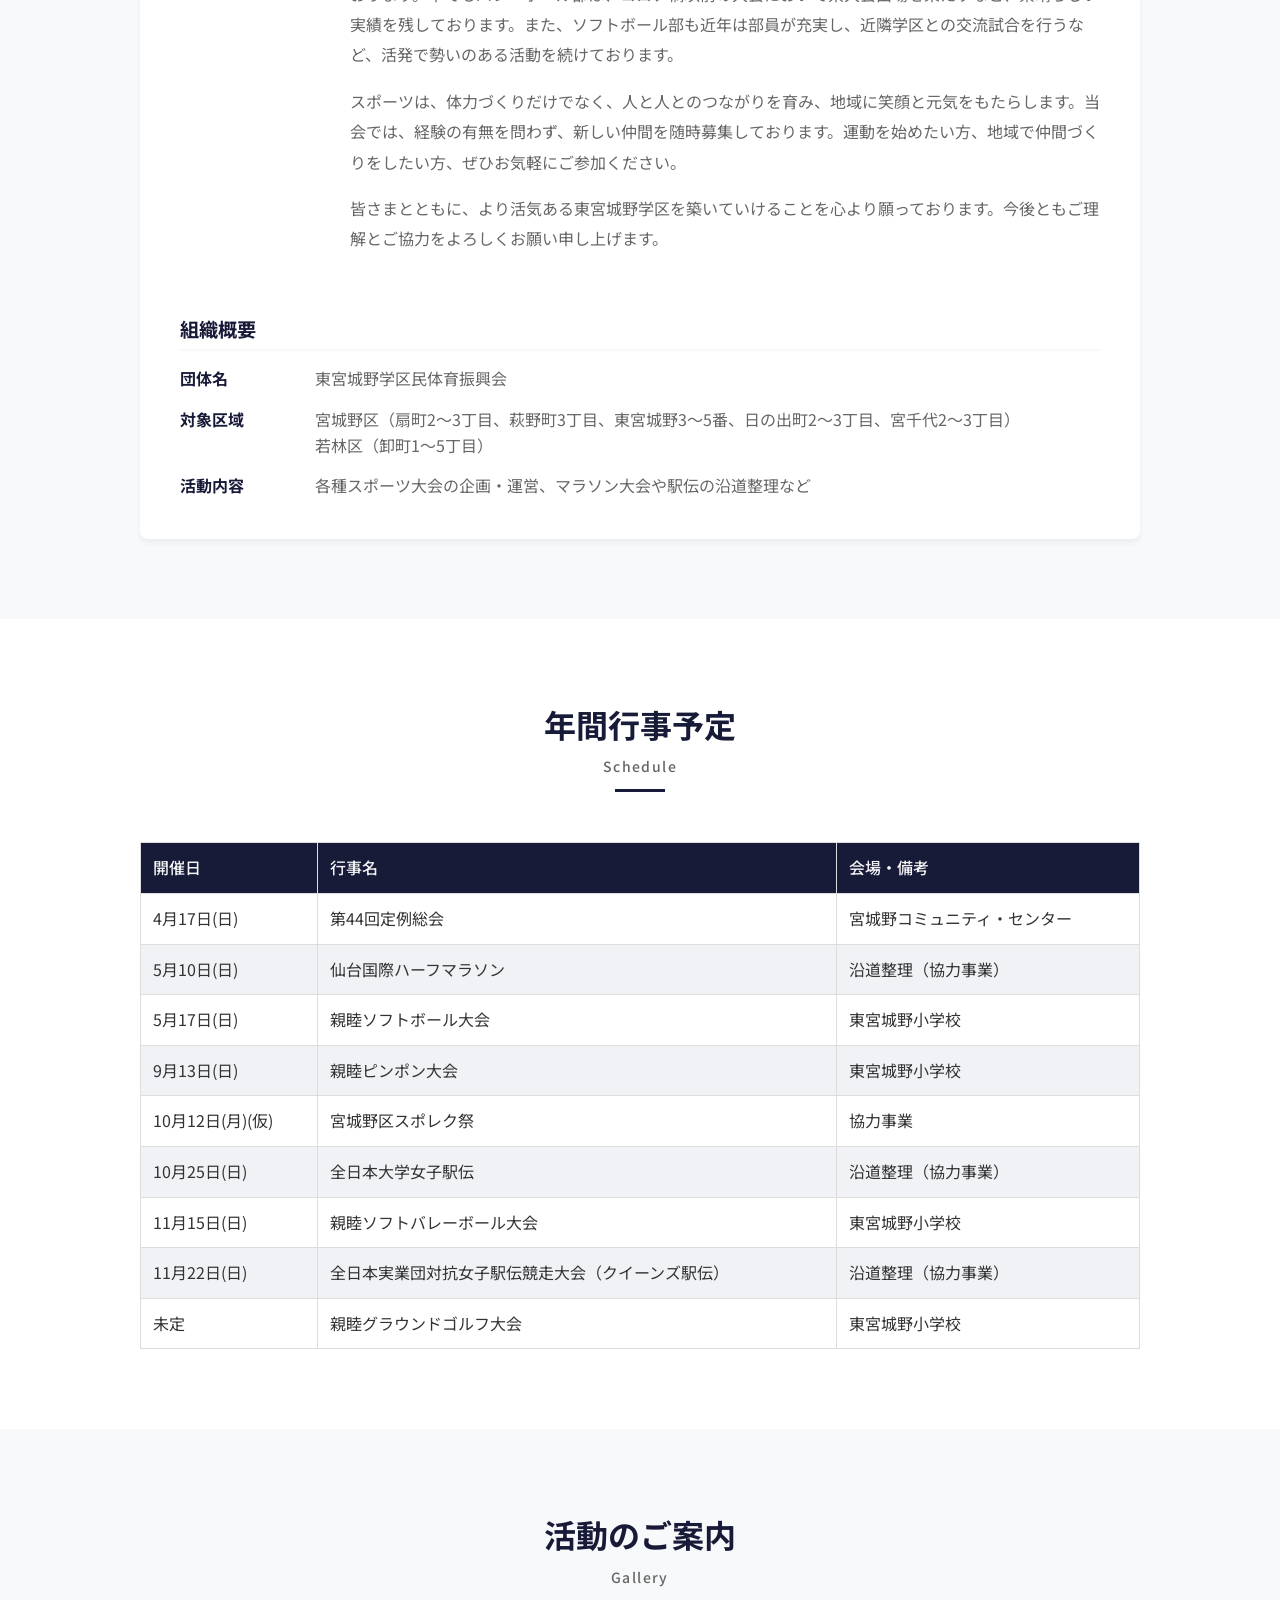
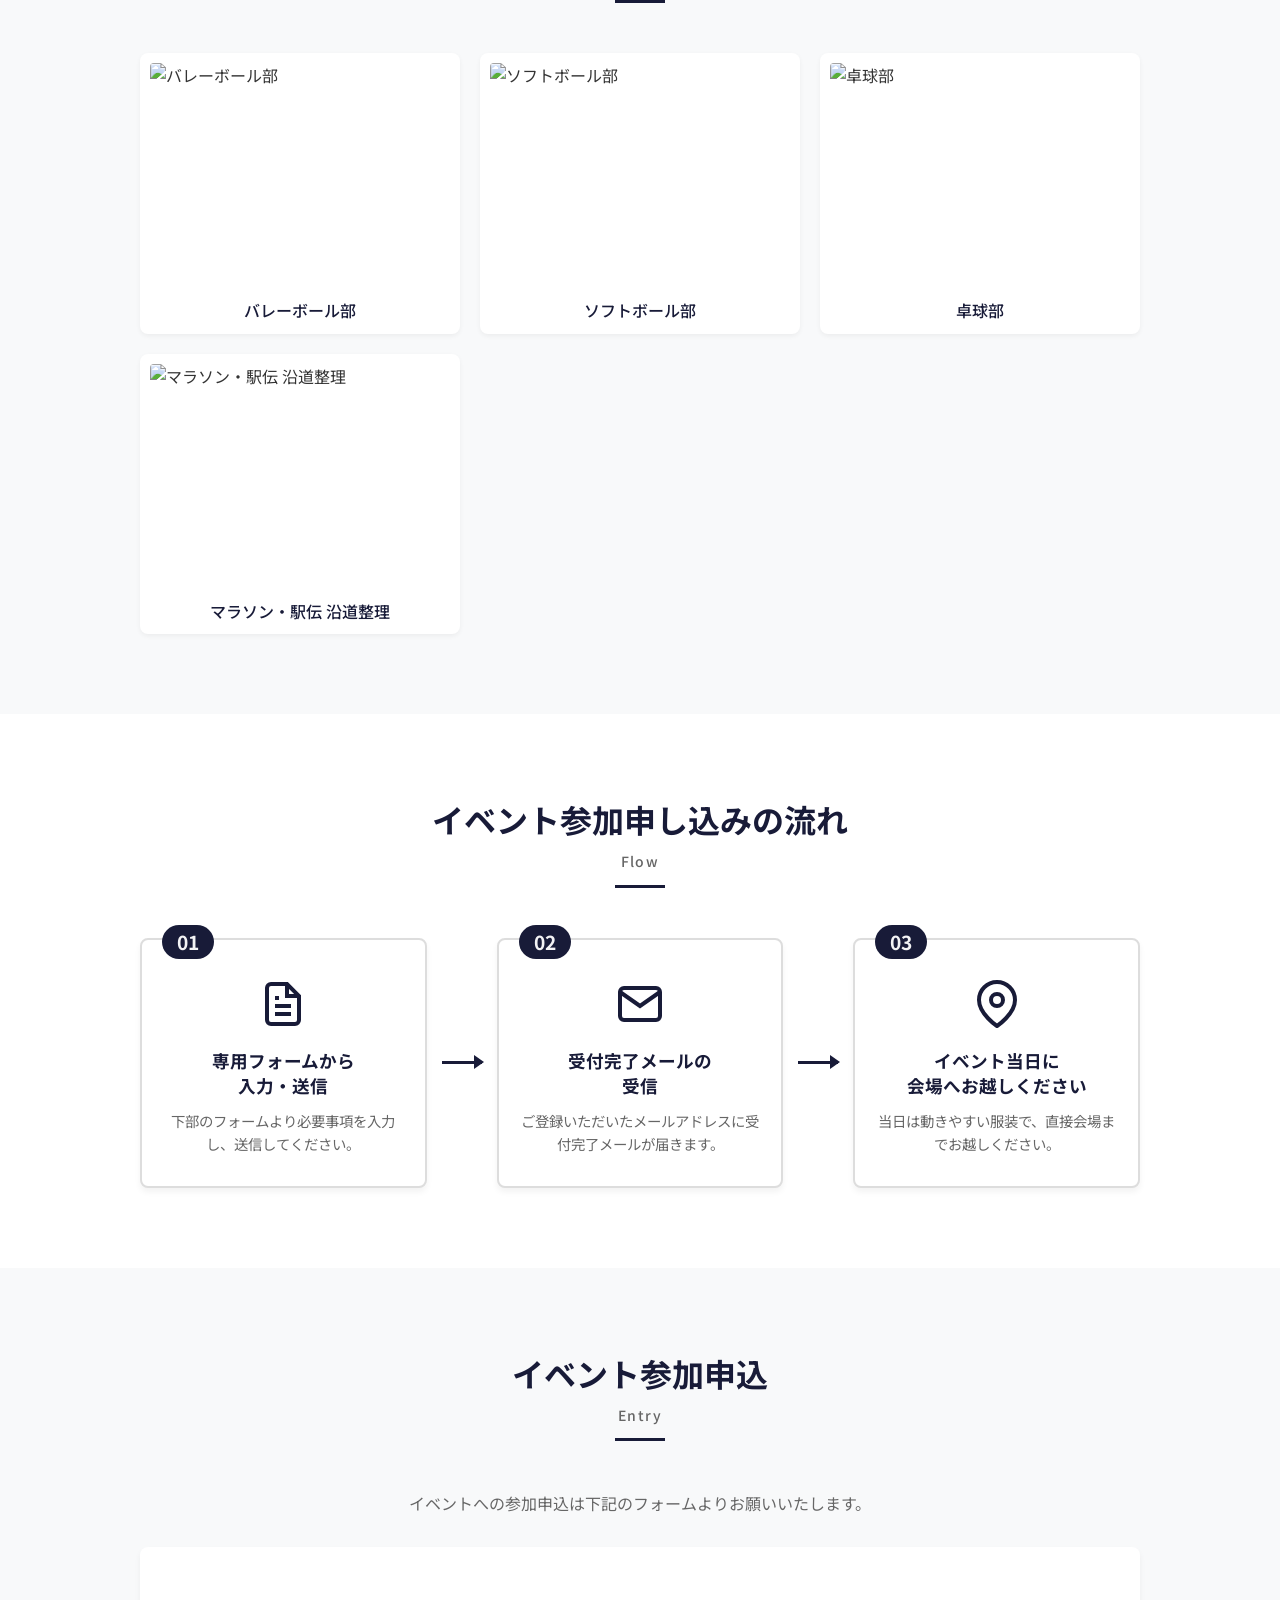
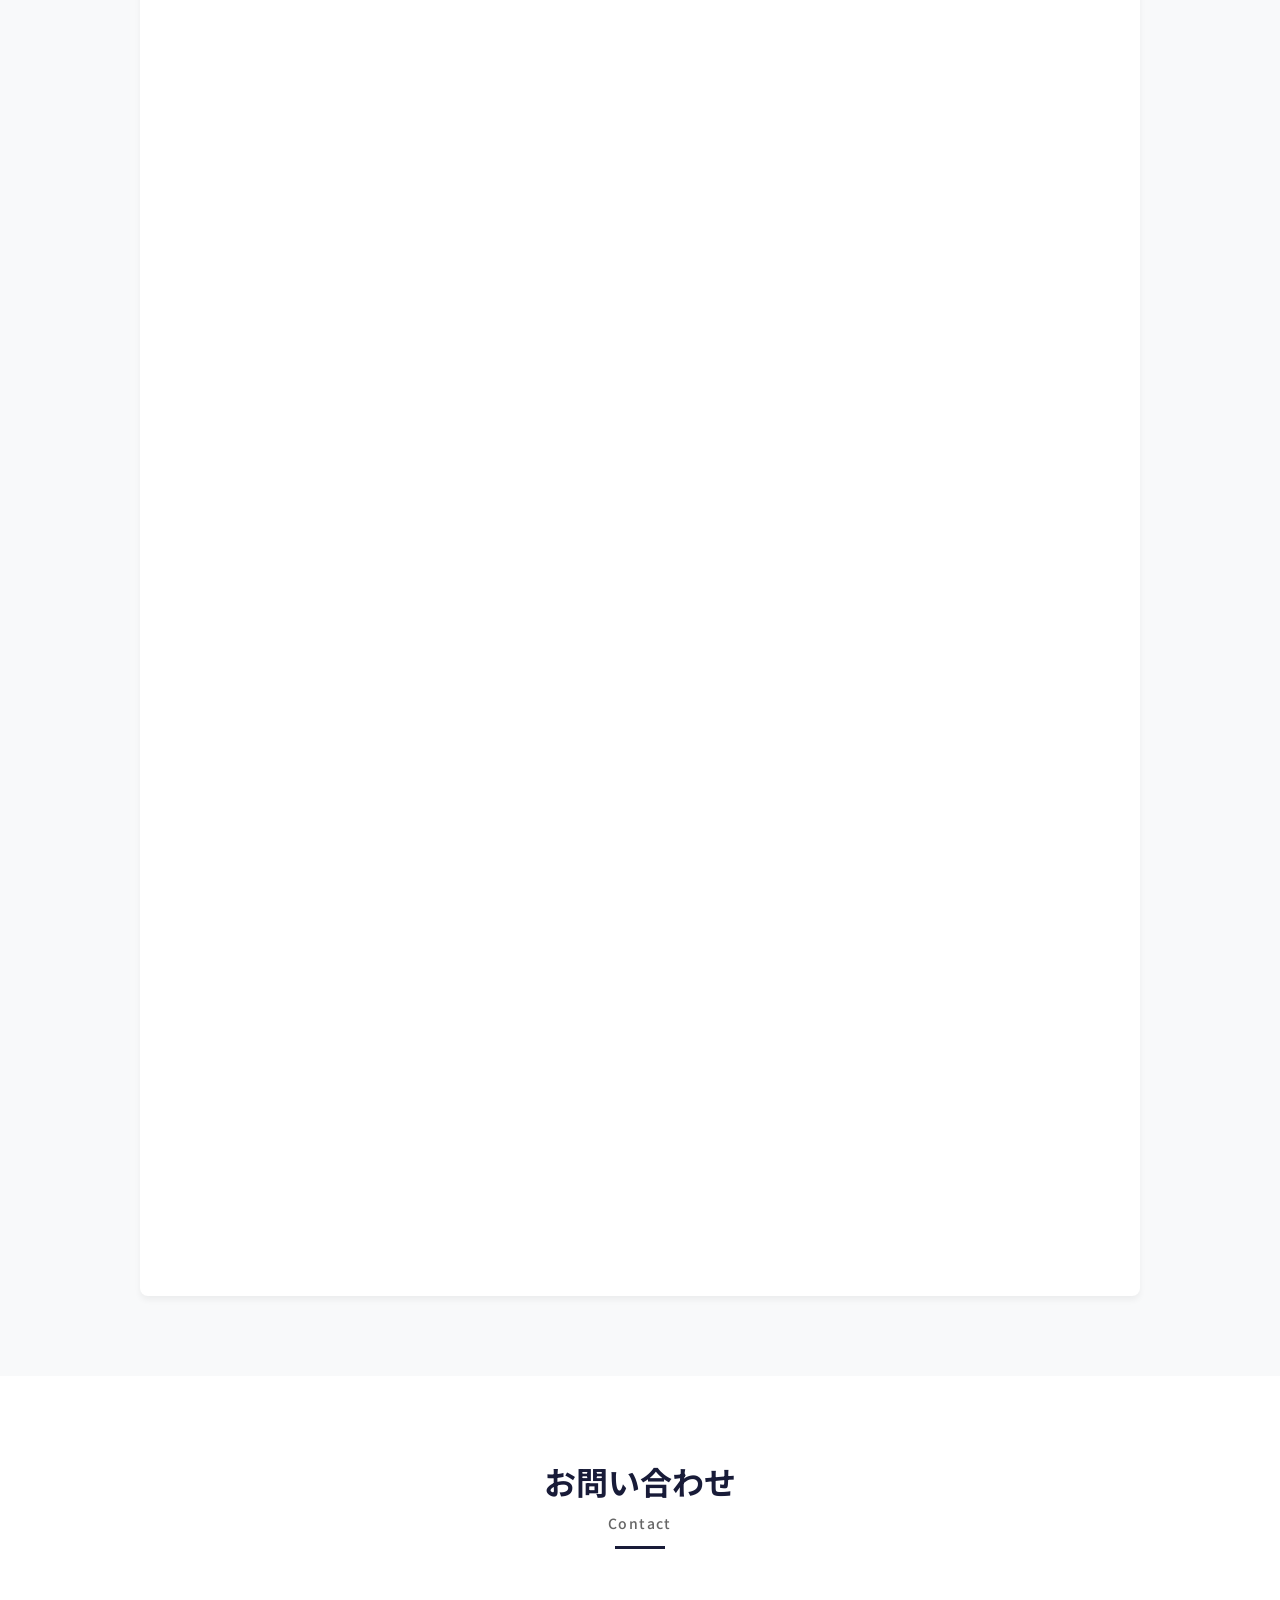
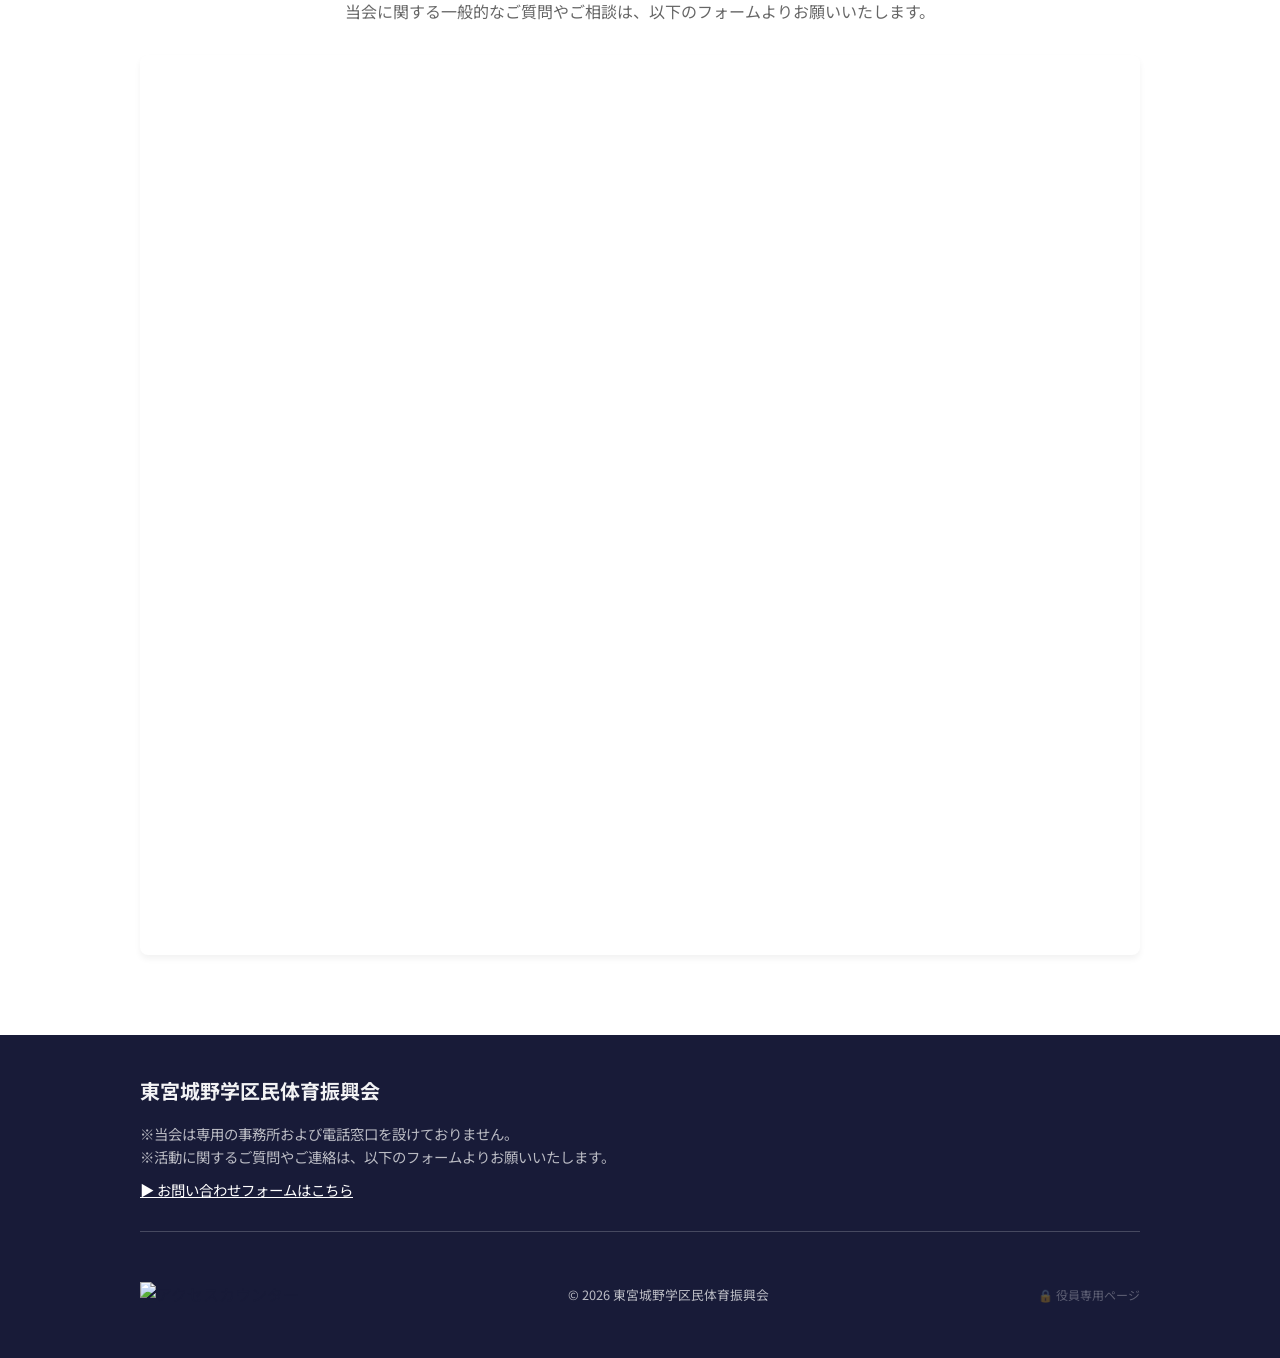
==== commit 479b48e3: "ポスターポップアップ" ====
--- a/index.html
+++ b/index.html
@@ -5,6 +5,14 @@
     <meta charset="UTF-8">
     <meta name="viewport" content="width=device-width, initial-scale=1.0">
     <title>東宮城野学区民体育振興会</title>
+    <script async src="https://www.googletagmanager.com/gtag/js?id=G-B02WYCZ6WM"></script>
+    <script>
+      window.dataLayer = window.dataLayer || [];
+      function gtag(){dataLayer.push(arguments);}
+      gtag('js', new Date());
+
+      gtag('config', 'G-B02WYCZ6WM');
+    </script>
     <meta name="google-site-verification" content="zT8e10mVGTtSDbiVdCZnvEBEnhdOY1HpYnOWjVWDt3I" />
     <meta name="description" content="東宮城野学区民体育振興会の公式ホームページです。学区内の各種スポーツ大会や交流行事（ソフトボール、バレーボール、マラソン大会など）の参加者募集、活動報告を発信しています。新しい仲間を随時募集しています！" />
     <meta name="keywords" content="東宮城野, 体育振興会, 仙台市, 宮城野区, ソフトボール, 町内会, スポーツ" />
@@ -12,18 +20,29 @@
     <link rel="preconnect" href="https://fonts.googleapis.com">
     <link rel="preconnect" href="https://fonts.gstatic.com" crossorigin>
     <link href="https://fonts.googleapis.com/css2?family=Noto+Sans+JP:wght@400;500;700&display=swap" rel="stylesheet">
-    <script async src="https://www.googletagmanager.com/gtag/js?id=G-GHJB5T7M00"></script>
-    <script>
-      window.dataLayer = window.dataLayer || [];
-      function gtag(){dataLayer.push(arguments);}
-      gtag('js', new Date());
-
-      gtag('config', 'G-GHJB5T7M00');
-    </script>
-
 </head>
 
 <body>
+
+    <!-- ============================================================
+         お知らせポップアップ（スプラッシュ画面）
+         募集期間終了後は下記 <div id="campaign-banner"> ～ </div> を
+         コメントアウトするだけで非表示にできます。
+    ============================================================ -->
+    <div id="campaign-banner">
+        <div id="campaign-overlay">
+            <div id="campaign-modal">
+                <button id="campaign-close" aria-label="閉じる">&#x2715;</button>
+                <a href="softball.html" id="campaign-poster-link">
+                    <img
+                        src="images/softball/親睦ソフトボール大会2026ポスター.png"
+                        alt="親睦ソフトボール大会2026 参加者募集中！"
+                        id="campaign-poster"
+                    >
+                </a>
+            </div>
+        </div>
+    </div>
     <header class="header">
         <div class="header-inner">
             <h1 class="header-logo"><a href="#">東宮城野学区民体育振興会</a></h1>
@@ -383,6 +402,38 @@
                 }
             });
         });
+
+            // ============================================================
+            // お知らせポップアップ（スプラッシュ画面）の制御
+            // ============================================================
+            const campaignBanner = document.getElementById('campaign-banner');
+            const campaignClose  = document.getElementById('campaign-close');
+
+            if (campaignBanner && campaignClose) {
+                // ポップアップを非表示にする関数
+                const hideCampaign = () => {
+                    campaignBanner.classList.add('campaign-hidden');
+                };
+
+                // × ボタンで閉じる
+                campaignClose.addEventListener('click', hideCampaign);
+
+                // スクロールで閉じる（1px でも動いたら即閉じる）
+                const onScroll = () => {
+                    if (window.scrollY > 0) {
+                        hideCampaign();
+                        window.removeEventListener('scroll', onScroll);
+                    }
+                };
+                window.addEventListener('scroll', onScroll, { passive: true });
+
+                // オーバーレイ（背景部分）クリックでも閉じる
+                document.getElementById('campaign-overlay').addEventListener('click', (e) => {
+                    if (e.target === document.getElementById('campaign-overlay')) {
+                        hideCampaign();
+                    }
+                });
+            }
     </script>
 </body>
 
--- a/style.css
+++ b/style.css
@@ -619,23 +619,24 @@
     /* About */
     .about-content {
         padding: 40px;
-        display: flex;
-        gap: 50px;
+        max-width: 1000px;
+        margin-left: auto;
+        margin-right: auto;
     }
 
     .about-greeting {
-        flex: 1;
         margin-bottom: 0;
     }
 
     .about-outline {
-        flex: 1;
+        margin-top: 60px;
     }
 
     .outline-list {
         display: grid;
-        grid-template-columns: 100px 1fr;
+        grid-template-columns: 120px 1fr;
         gap: 15px;
+        width: 100%;
     }
 
     .outline-list dt {
@@ -789,6 +790,14 @@
 .greeting-text {
     width: 100%;
 }
+.greeting-text p {
+    line-height: 1.9;
+    color: var(--color-text-light);
+    margin-top: 1em;
+}
+.greeting-text p:first-child {
+    margin-top: 0;
+}
 @media (max-width: 991px) {
     /* タブレット・スマートフォン：縦並び・写真中央 */
     .greeting-box {
@@ -804,7 +813,7 @@
     }
 }
 @media (min-width: 992px) {
-    /* PC：横並び */
+    /* PC：写真＋テキスト横並び */
     .greeting-box {
         flex-direction: row;
         align-items: flex-start;
@@ -814,3 +823,94 @@
     }
 }
 
+
+/* ==========================================================================
+   Campaign Banner（お知らせポップアップ / スプラッシュ画面）
+   募集期間終了後は index.html 側の #campaign-banner をコメントアウト。
+   ========================================================================== */
+#campaign-banner {
+    position: fixed;
+    inset: 0;
+    z-index: 3000;
+    pointer-events: auto;
+    transition: opacity 0.4s ease, visibility 0.4s ease;
+    opacity: 1;
+    visibility: visible;
+}
+
+#campaign-banner.campaign-hidden {
+    opacity: 0;
+    visibility: hidden;
+    pointer-events: none;
+}
+
+#campaign-overlay {
+    width: 100%;
+    height: 100%;
+    background-color: rgba(0, 0, 0, 0.80);
+    display: flex;
+    align-items: center;
+    justify-content: center;
+    padding: 20px;
+}
+
+#campaign-modal {
+    position: relative;
+    display: inline-flex;
+    flex-direction: column;
+    align-items: center;
+    animation: campaignFadeIn 0.5s ease forwards;
+}
+
+@keyframes campaignFadeIn {
+    from { opacity: 0; transform: scale(0.93) translateY(12px); }
+    to   { opacity: 1; transform: scale(1)    translateY(0);    }
+}
+
+#campaign-close {
+    position: absolute;
+    top: -18px;
+    right: -18px;
+    width: 44px;
+    height: 44px;
+    border-radius: 50%;
+    border: 2px solid rgba(255, 255, 255, 0.85);
+    background-color: rgba(30, 30, 30, 0.75);
+    color: #ffffff;
+    font-size: 1.3rem;
+    line-height: 1;
+    cursor: pointer;
+    display: flex;
+    align-items: center;
+    justify-content: center;
+    z-index: 3001;
+    transition: background-color 0.2s ease, transform 0.2s ease;
+}
+
+#campaign-close:hover,
+#campaign-close:focus {
+    background-color: rgba(255, 255, 255, 0.25);
+    transform: scale(1.1);
+    outline: none;
+}
+
+#campaign-poster-link {
+    display: block;
+    opacity: 1;
+    transition: opacity 0.25s ease;
+}
+
+#campaign-poster-link:hover {
+    opacity: 0.88;
+}
+
+#campaign-poster {
+    display: block;
+    max-width: 90vw;
+    max-height: 85vh;
+    width: auto;
+    height: auto;
+    border-radius: 6px;
+    box-shadow: 0 8px 32px rgba(0, 0, 0, 0.6);
+    cursor: pointer;
+}
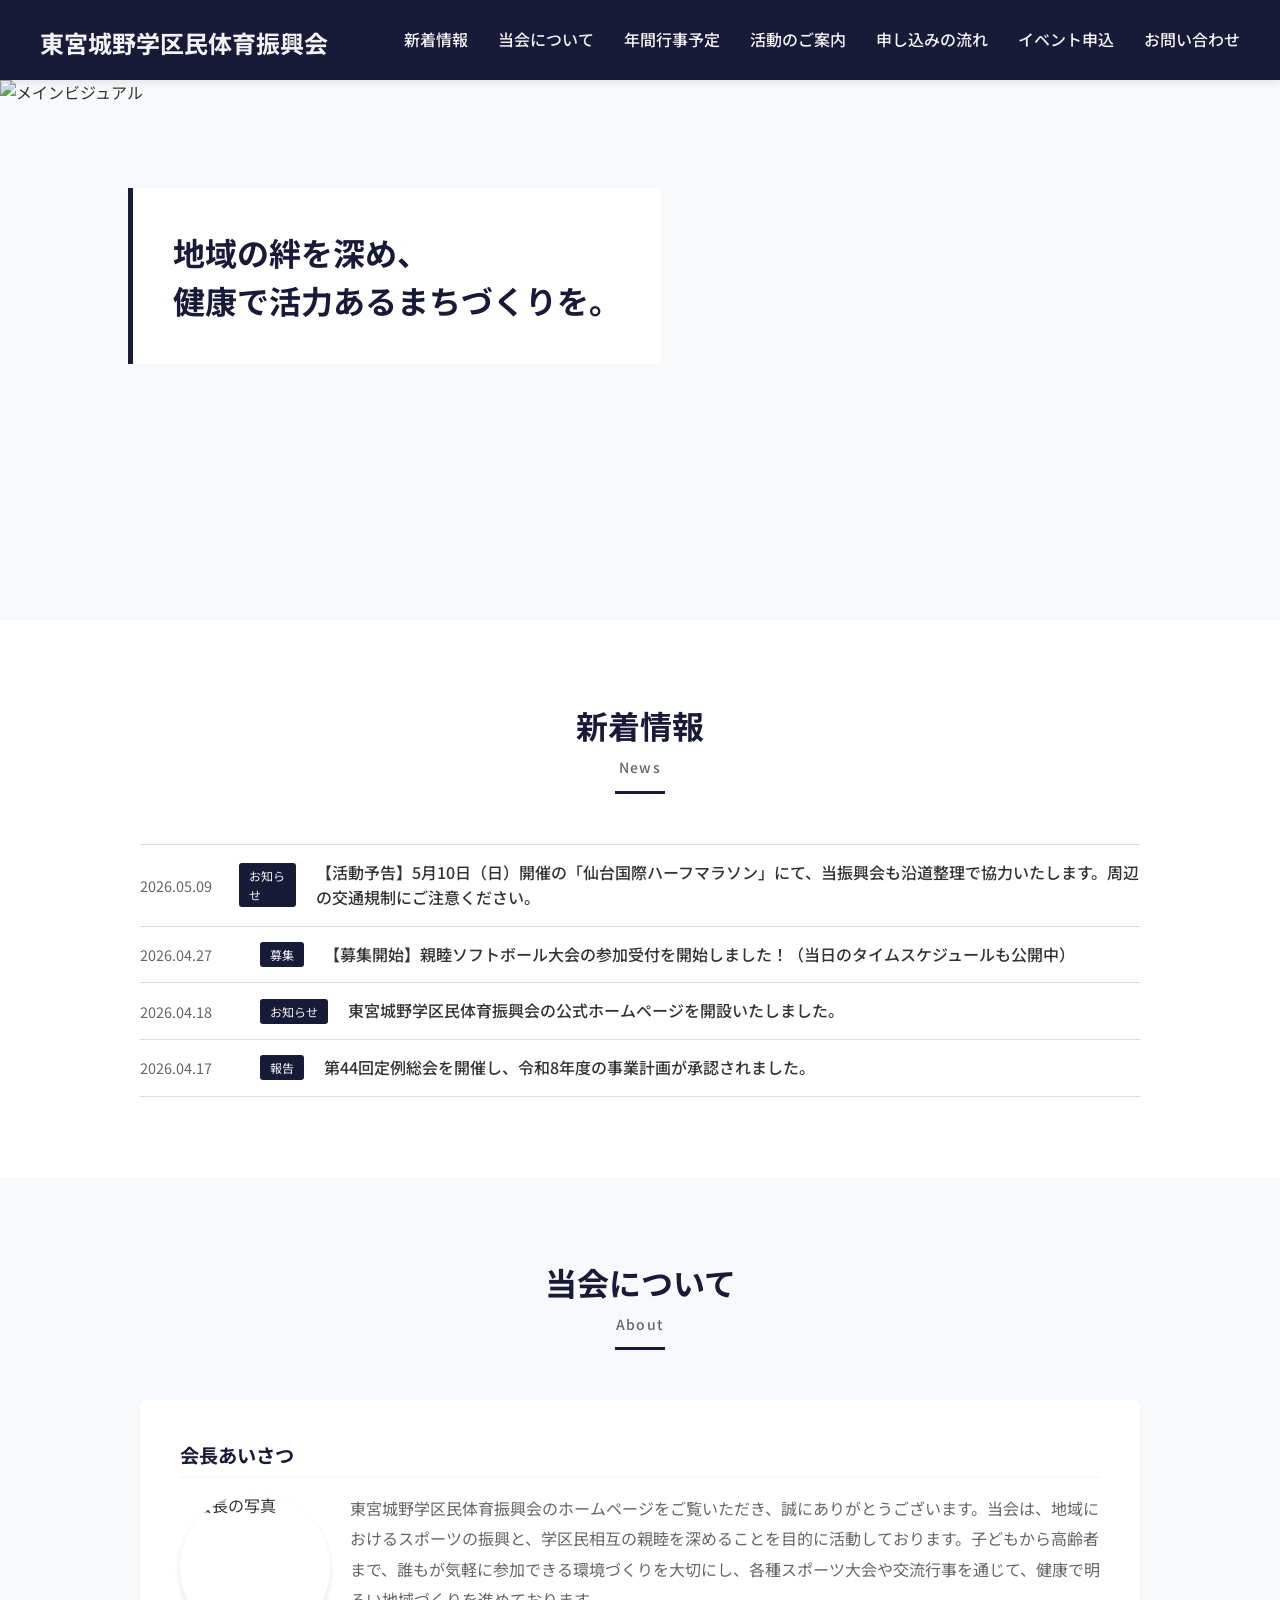
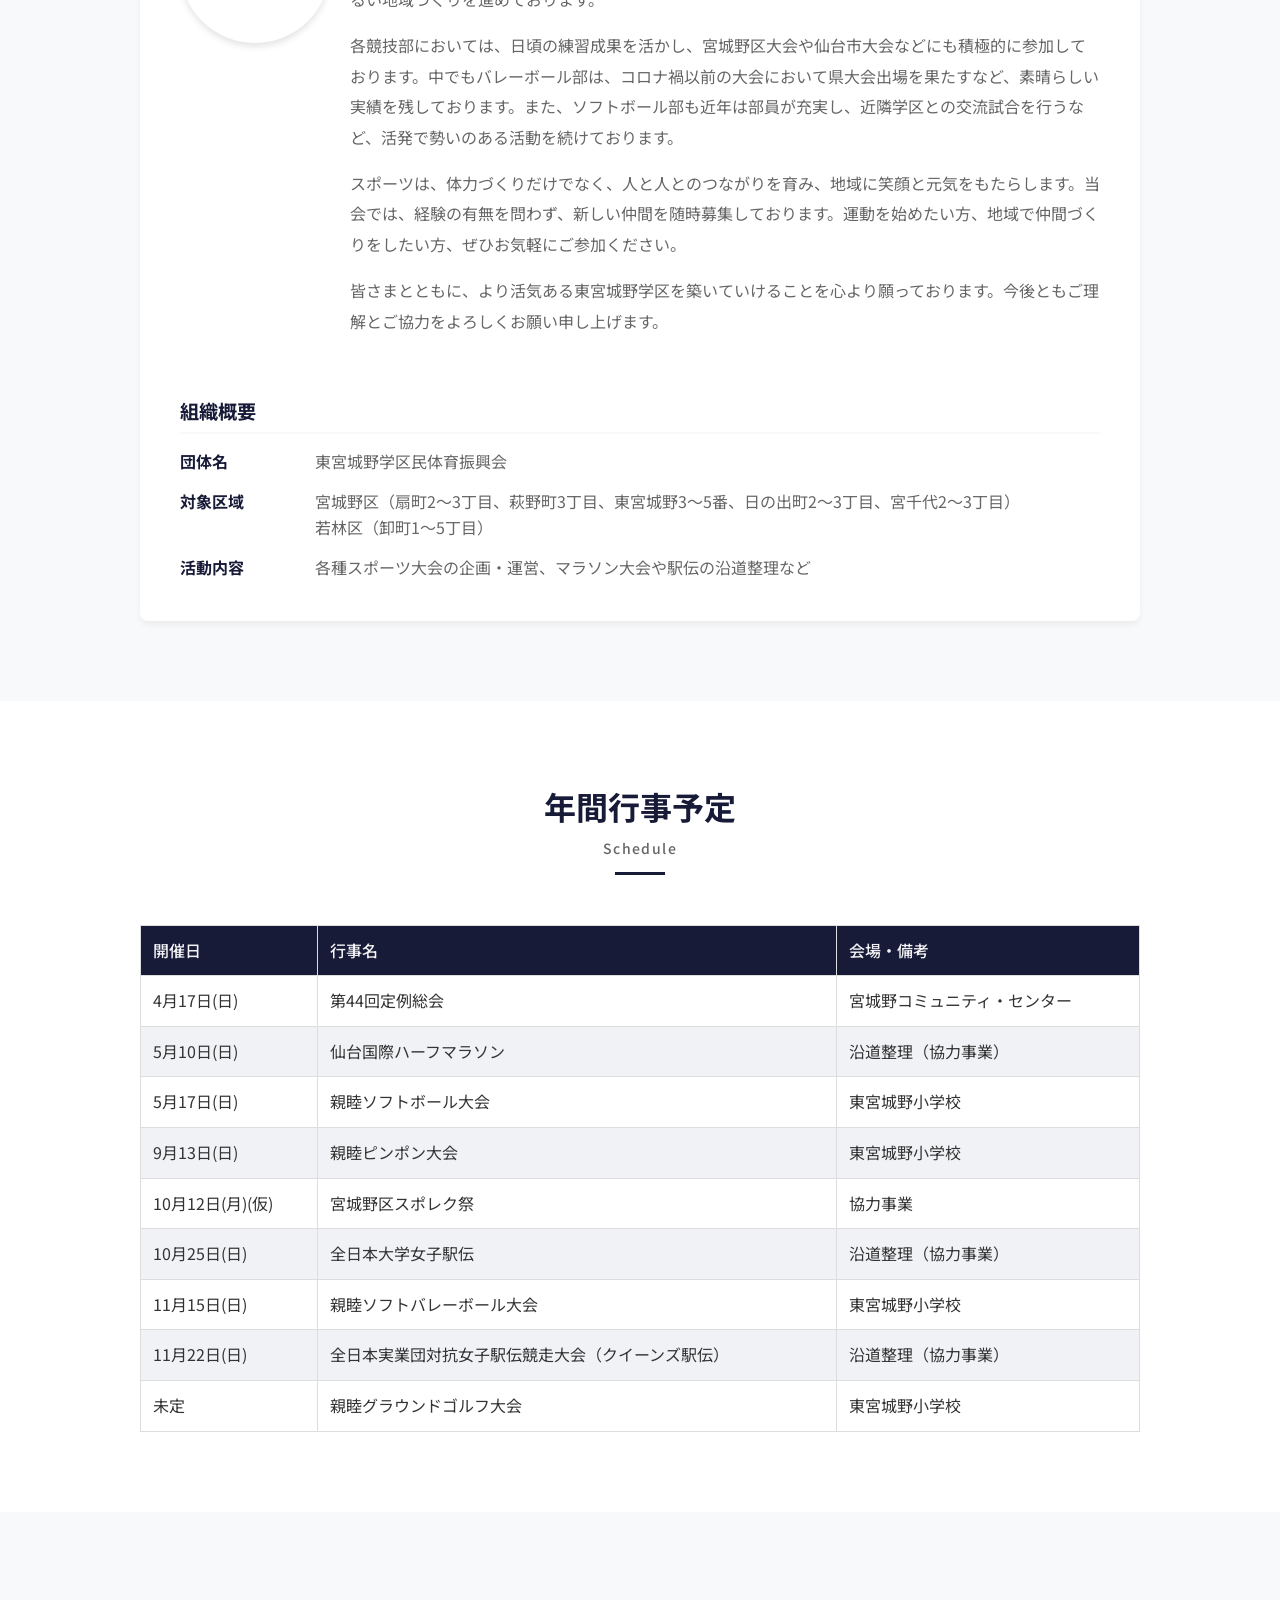
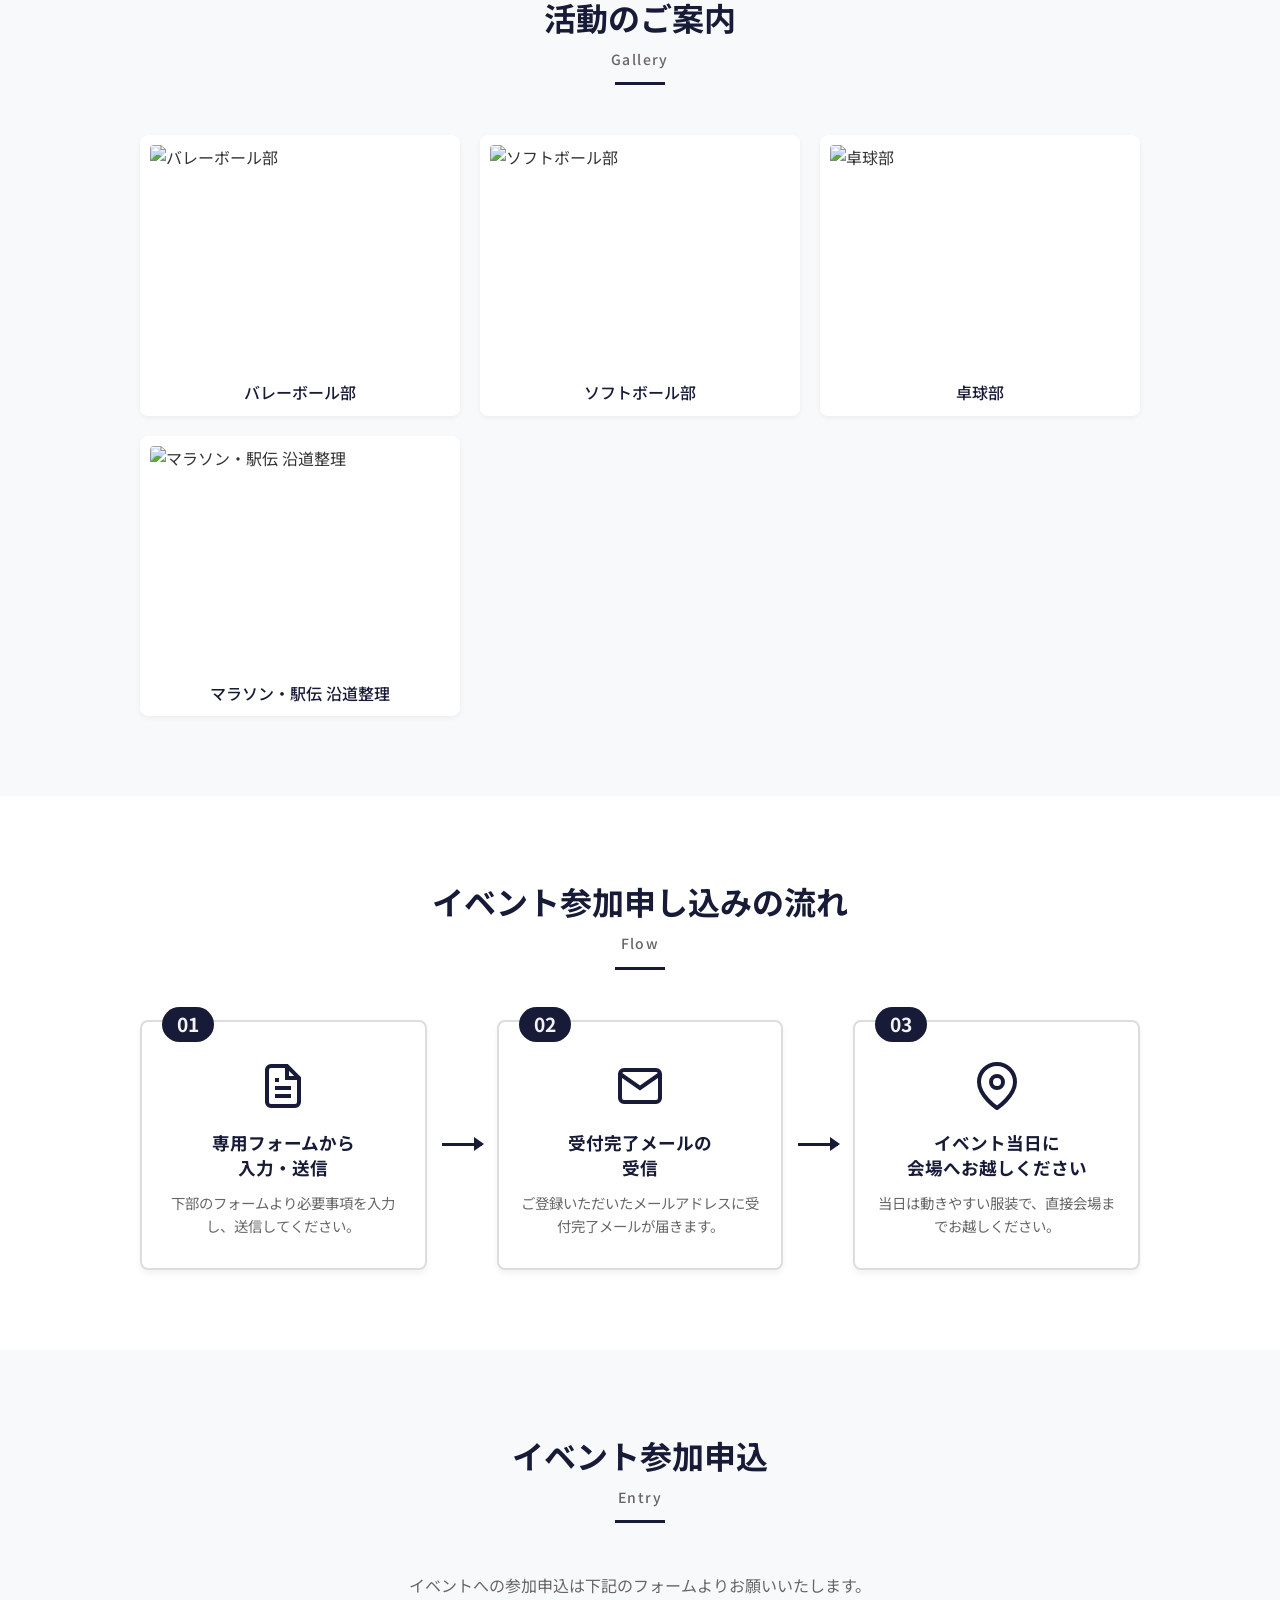
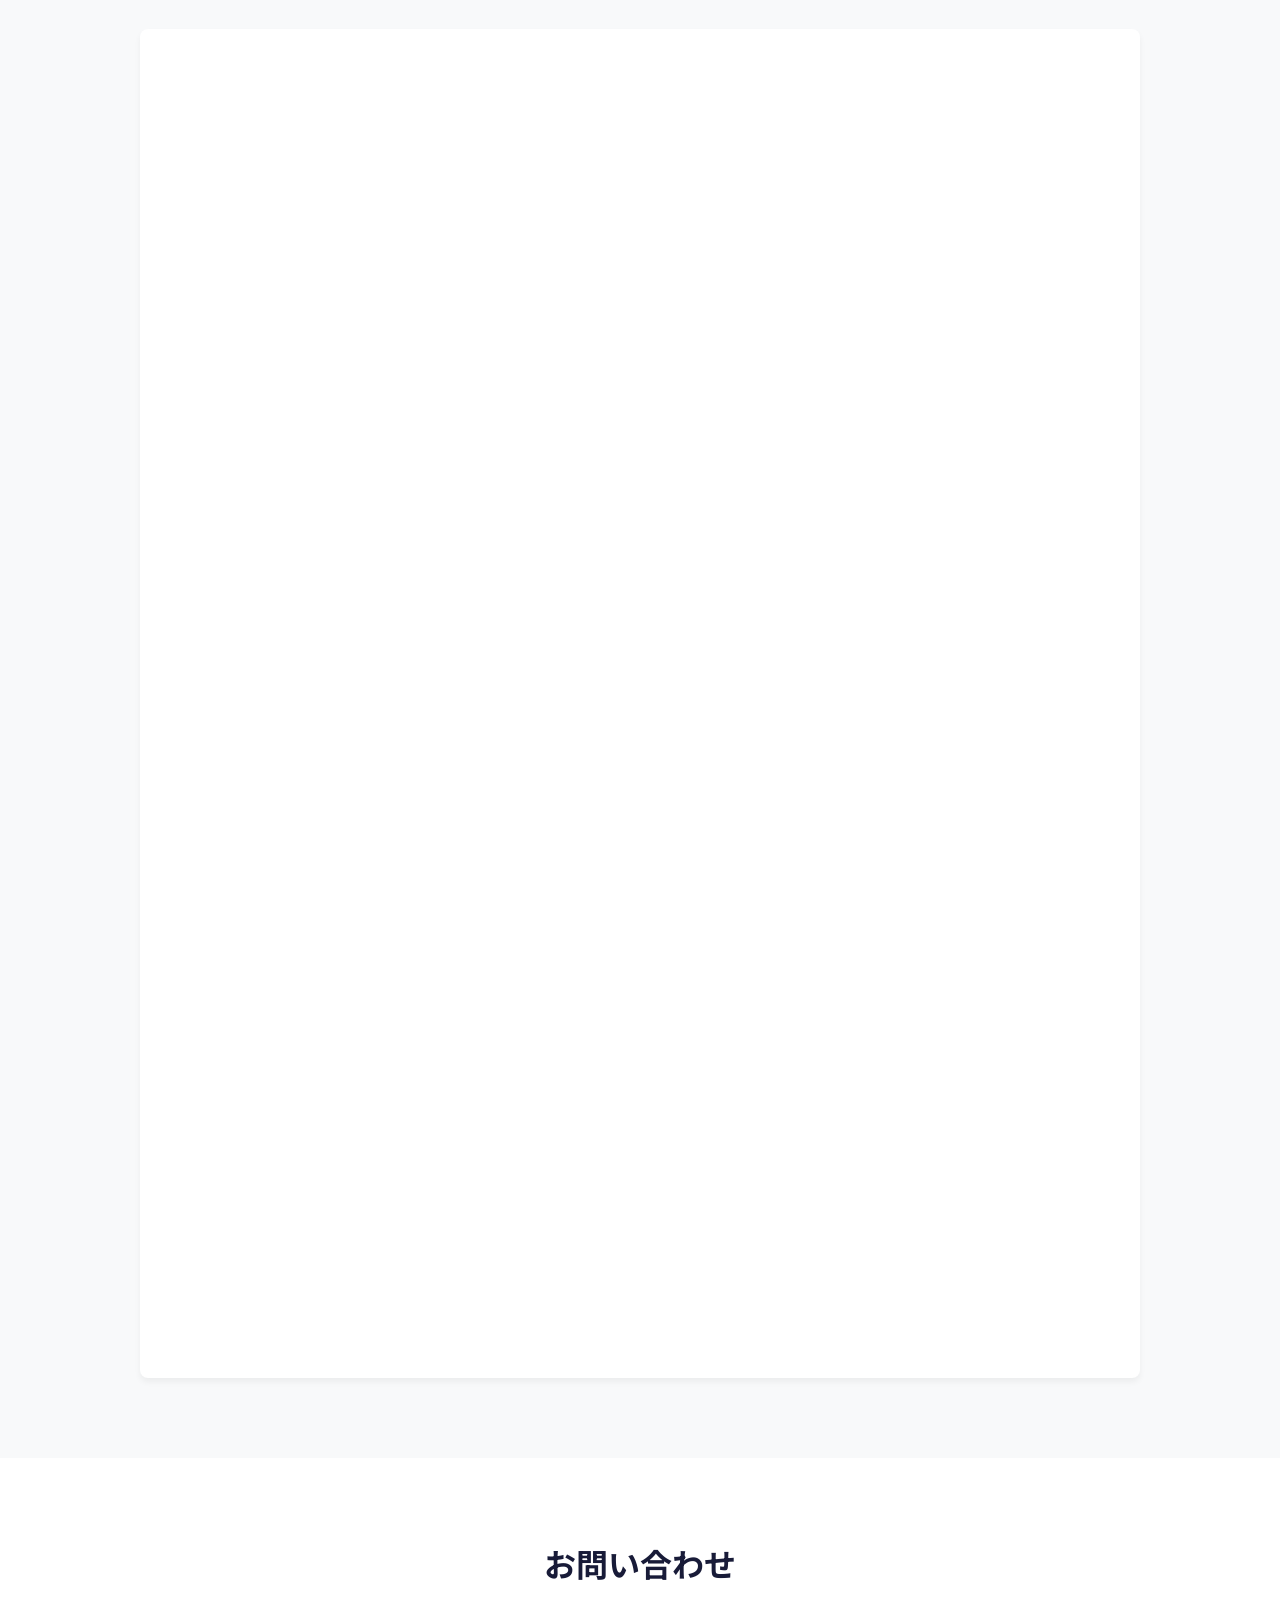
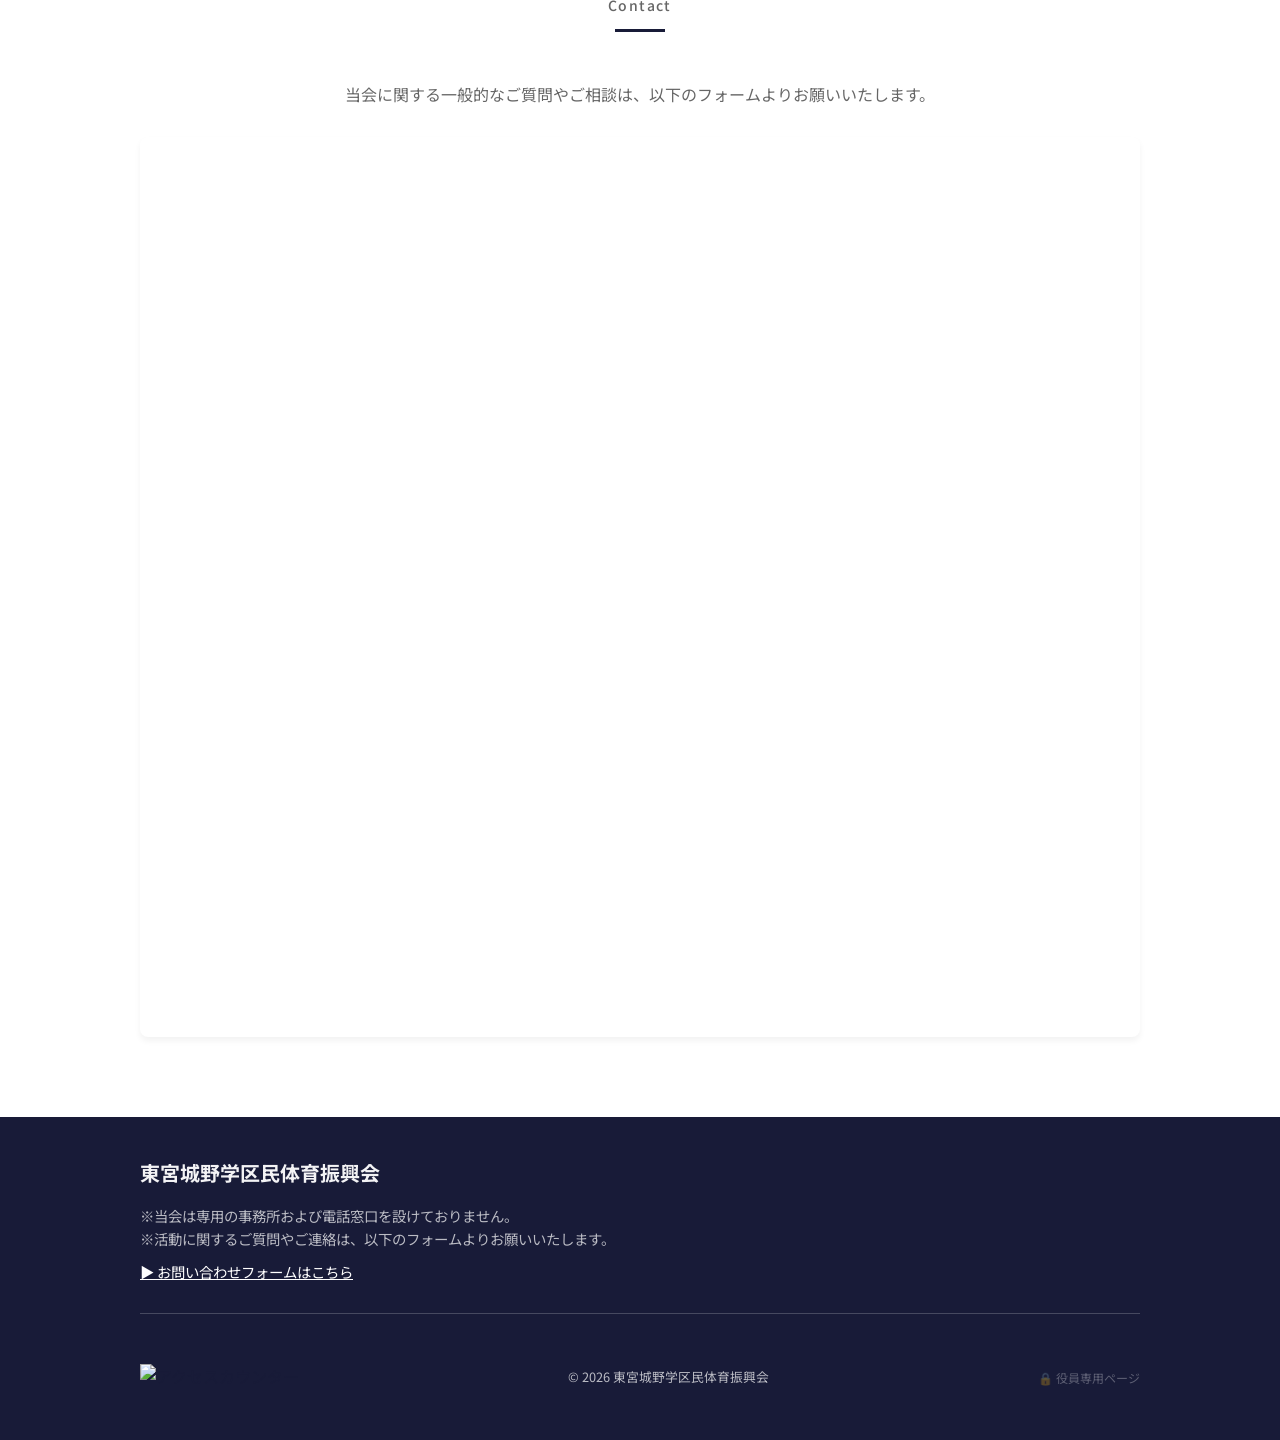
==== commit 08b5b7c0: "仙台国際ハーフ_新着" ====
--- a/index.html
+++ b/index.html
@@ -4,7 +4,7 @@
 <head>
     <meta charset="UTF-8">
     <meta name="viewport" content="width=device-width, initial-scale=1.0">
-    <title>東宮城野学区民体育振興会</title>
+    <title>東宮城野学区民体育振興会｜仙台市宮城野区の地域スポーツ・イベント情報</title>
     <script async src="https://www.googletagmanager.com/gtag/js?id=G-B02WYCZ6WM"></script>
     <script>
       window.dataLayer = window.dataLayer || [];
@@ -24,25 +24,7 @@
 
 <body>
 
-    <!-- ============================================================
-         お知らせポップアップ（スプラッシュ画面）
-         募集期間終了後は下記 <div id="campaign-banner"> ～ </div> を
-         コメントアウトするだけで非表示にできます。
-    ============================================================ -->
-    <div id="campaign-banner">
-        <div id="campaign-overlay">
-            <div id="campaign-modal">
-                <button id="campaign-close" aria-label="閉じる">&#x2715;</button>
-                <a href="softball.html" id="campaign-poster-link">
-                    <img
-                        src="images/softball/親睦ソフトボール大会2026ポスター.png"
-                        alt="親睦ソフトボール大会2026 参加者募集中！"
-                        id="campaign-poster"
-                    >
-                </a>
-            </div>
-        </div>
-    </div>
+
     <header class="header">
         <div class="header-inner">
             <h1 class="header-logo"><a href="#">東宮城野学区民体育振興会</a></h1>
@@ -82,6 +64,11 @@
                 <h2 class="section-title">新着情報<span>News</span></h2>
                 <ul class="news-list">
                     <li class="news-item">
+                        <time class="news-date" datetime="2026-05-09">2026.05.09</time>
+                        <span class="news-category">お知らせ</span>
+                        <a href="https://www.sendaihalf.com/traffic/" target="_blank" rel="noopener noreferrer" class="news-link">【活動予告】5月10日（日）開催の「仙台国際ハーフマラソン」にて、当振興会も沿道整理で協力いたします。周辺の交通規制にご注意ください。</a>
+                    </li>
+                    <li class="news-item">
                         <time class="news-date" datetime="2026-04-27">2026.04.27</time>
                         <span class="news-category">募集</span>
                         <a href="softball.html" class="news-link">【募集開始】親睦ソフトボール大会の参加受付を開始しました！（当日のタイムスケジュールも公開中）</a>
@@ -403,37 +390,7 @@
             });
         });
 
-            // ============================================================
-            // お知らせポップアップ（スプラッシュ画面）の制御
-            // ============================================================
-            const campaignBanner = document.getElementById('campaign-banner');
-            const campaignClose  = document.getElementById('campaign-close');
-
-            if (campaignBanner && campaignClose) {
-                // ポップアップを非表示にする関数
-                const hideCampaign = () => {
-                    campaignBanner.classList.add('campaign-hidden');
-                };
-
-                // × ボタンで閉じる
-                campaignClose.addEventListener('click', hideCampaign);
-
-                // スクロールで閉じる（1px でも動いたら即閉じる）
-                const onScroll = () => {
-                    if (window.scrollY > 0) {
-                        hideCampaign();
-                        window.removeEventListener('scroll', onScroll);
-                    }
-                };
-                window.addEventListener('scroll', onScroll, { passive: true });
-
-                // オーバーレイ（背景部分）クリックでも閉じる
-                document.getElementById('campaign-overlay').addEventListener('click', (e) => {
-                    if (e.target === document.getElementById('campaign-overlay')) {
-                        hideCampaign();
-                    }
-                });
-            }
+
     </script>
 </body>
 
--- a/style.css
+++ b/style.css
@@ -824,93 +824,3 @@
 }
 
 
-/* ==========================================================================
-   Campaign Banner（お知らせポップアップ / スプラッシュ画面）
-   募集期間終了後は index.html 側の #campaign-banner をコメントアウト。
-   ========================================================================== */
-#campaign-banner {
-    position: fixed;
-    inset: 0;
-    z-index: 3000;
-    pointer-events: auto;
-    transition: opacity 0.4s ease, visibility 0.4s ease;
-    opacity: 1;
-    visibility: visible;
-}
-
-#campaign-banner.campaign-hidden {
-    opacity: 0;
-    visibility: hidden;
-    pointer-events: none;
-}
-
-#campaign-overlay {
-    width: 100%;
-    height: 100%;
-    background-color: rgba(0, 0, 0, 0.80);
-    display: flex;
-    align-items: center;
-    justify-content: center;
-    padding: 20px;
-}
-
-#campaign-modal {
-    position: relative;
-    display: inline-flex;
-    flex-direction: column;
-    align-items: center;
-    animation: campaignFadeIn 0.5s ease forwards;
-}
-
-@keyframes campaignFadeIn {
-    from { opacity: 0; transform: scale(0.93) translateY(12px); }
-    to   { opacity: 1; transform: scale(1)    translateY(0);    }
-}
-
-#campaign-close {
-    position: absolute;
-    top: -18px;
-    right: -18px;
-    width: 44px;
-    height: 44px;
-    border-radius: 50%;
-    border: 2px solid rgba(255, 255, 255, 0.85);
-    background-color: rgba(30, 30, 30, 0.75);
-    color: #ffffff;
-    font-size: 1.3rem;
-    line-height: 1;
-    cursor: pointer;
-    display: flex;
-    align-items: center;
-    justify-content: center;
-    z-index: 3001;
-    transition: background-color 0.2s ease, transform 0.2s ease;
-}
-
-#campaign-close:hover,
-#campaign-close:focus {
-    background-color: rgba(255, 255, 255, 0.25);
-    transform: scale(1.1);
-    outline: none;
-}
-
-#campaign-poster-link {
-    display: block;
-    opacity: 1;
-    transition: opacity 0.25s ease;
-}
-
-#campaign-poster-link:hover {
-    opacity: 0.88;
-}
-
-#campaign-poster {
-    display: block;
-    max-width: 90vw;
-    max-height: 85vh;
-    width: auto;
-    height: auto;
-    border-radius: 6px;
-    box-shadow: 0 8px 32px rgba(0, 0, 0, 0.6);
-    cursor: pointer;
-}
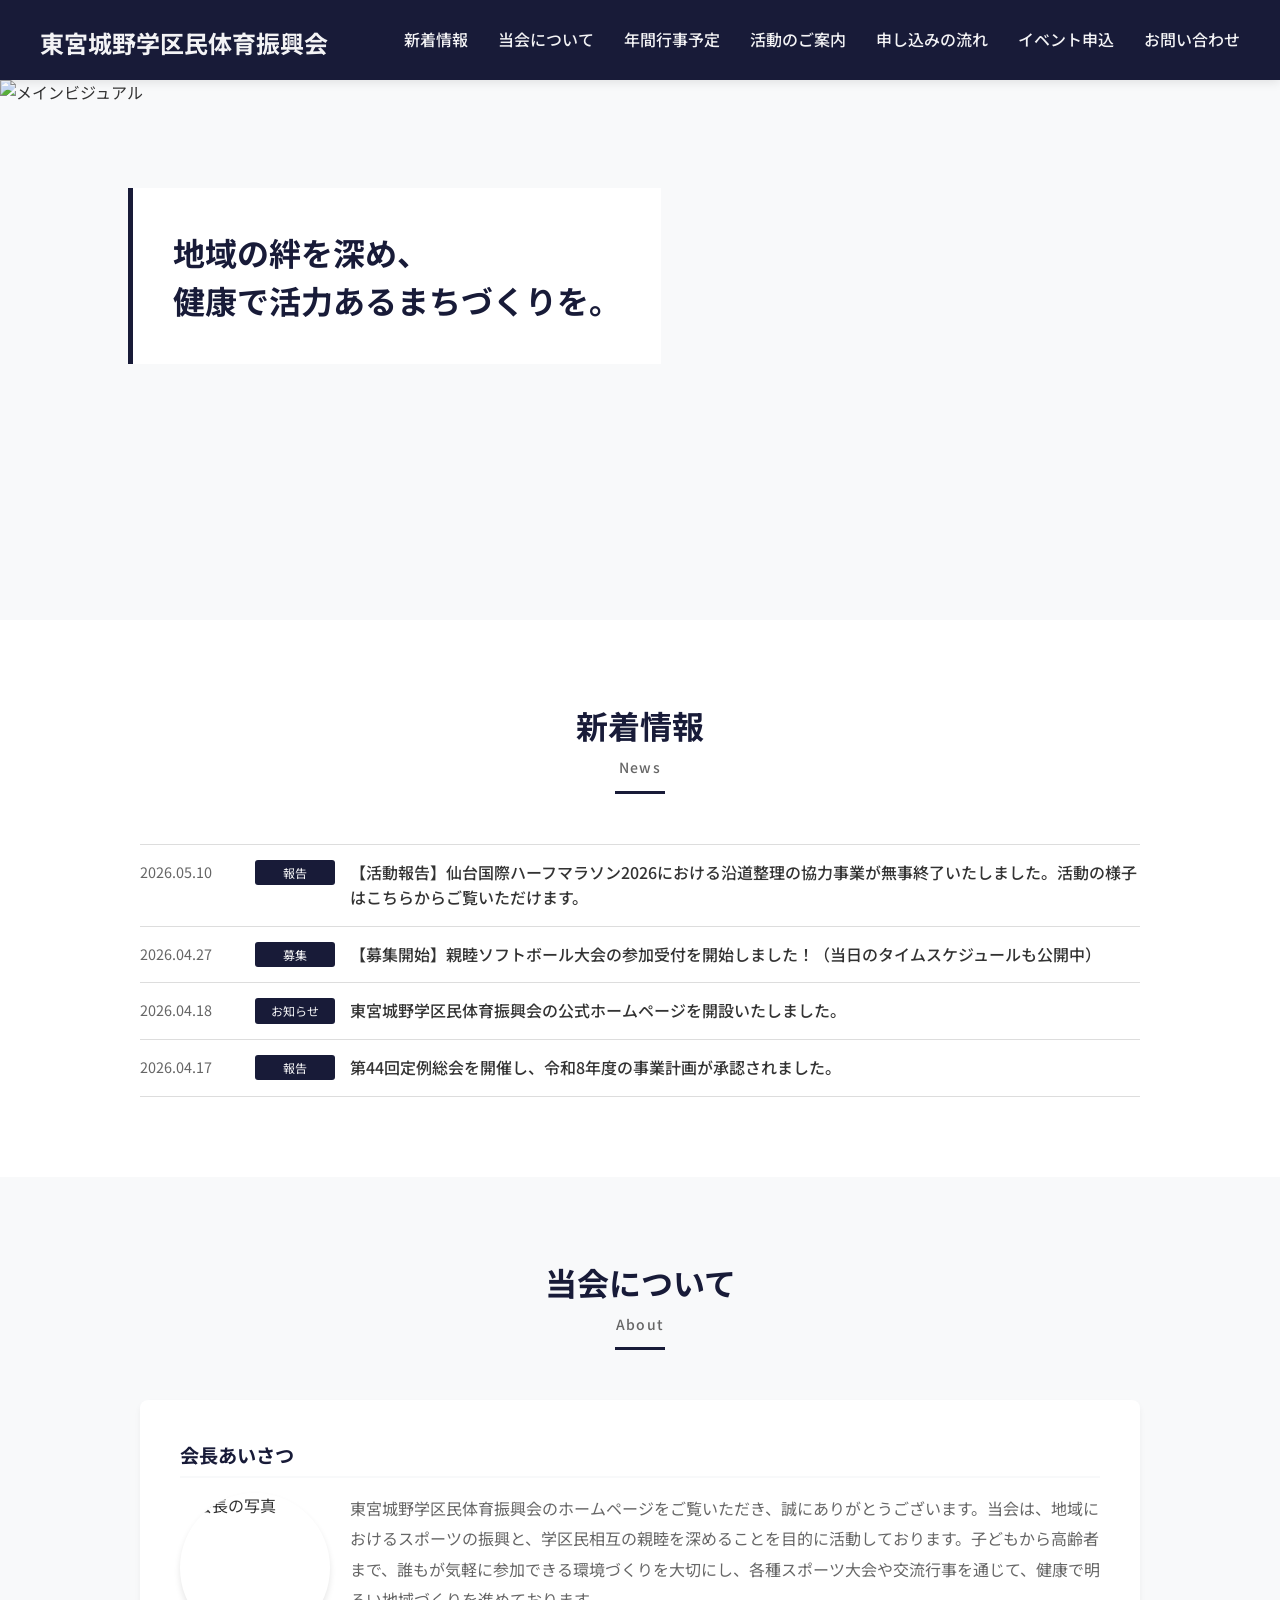
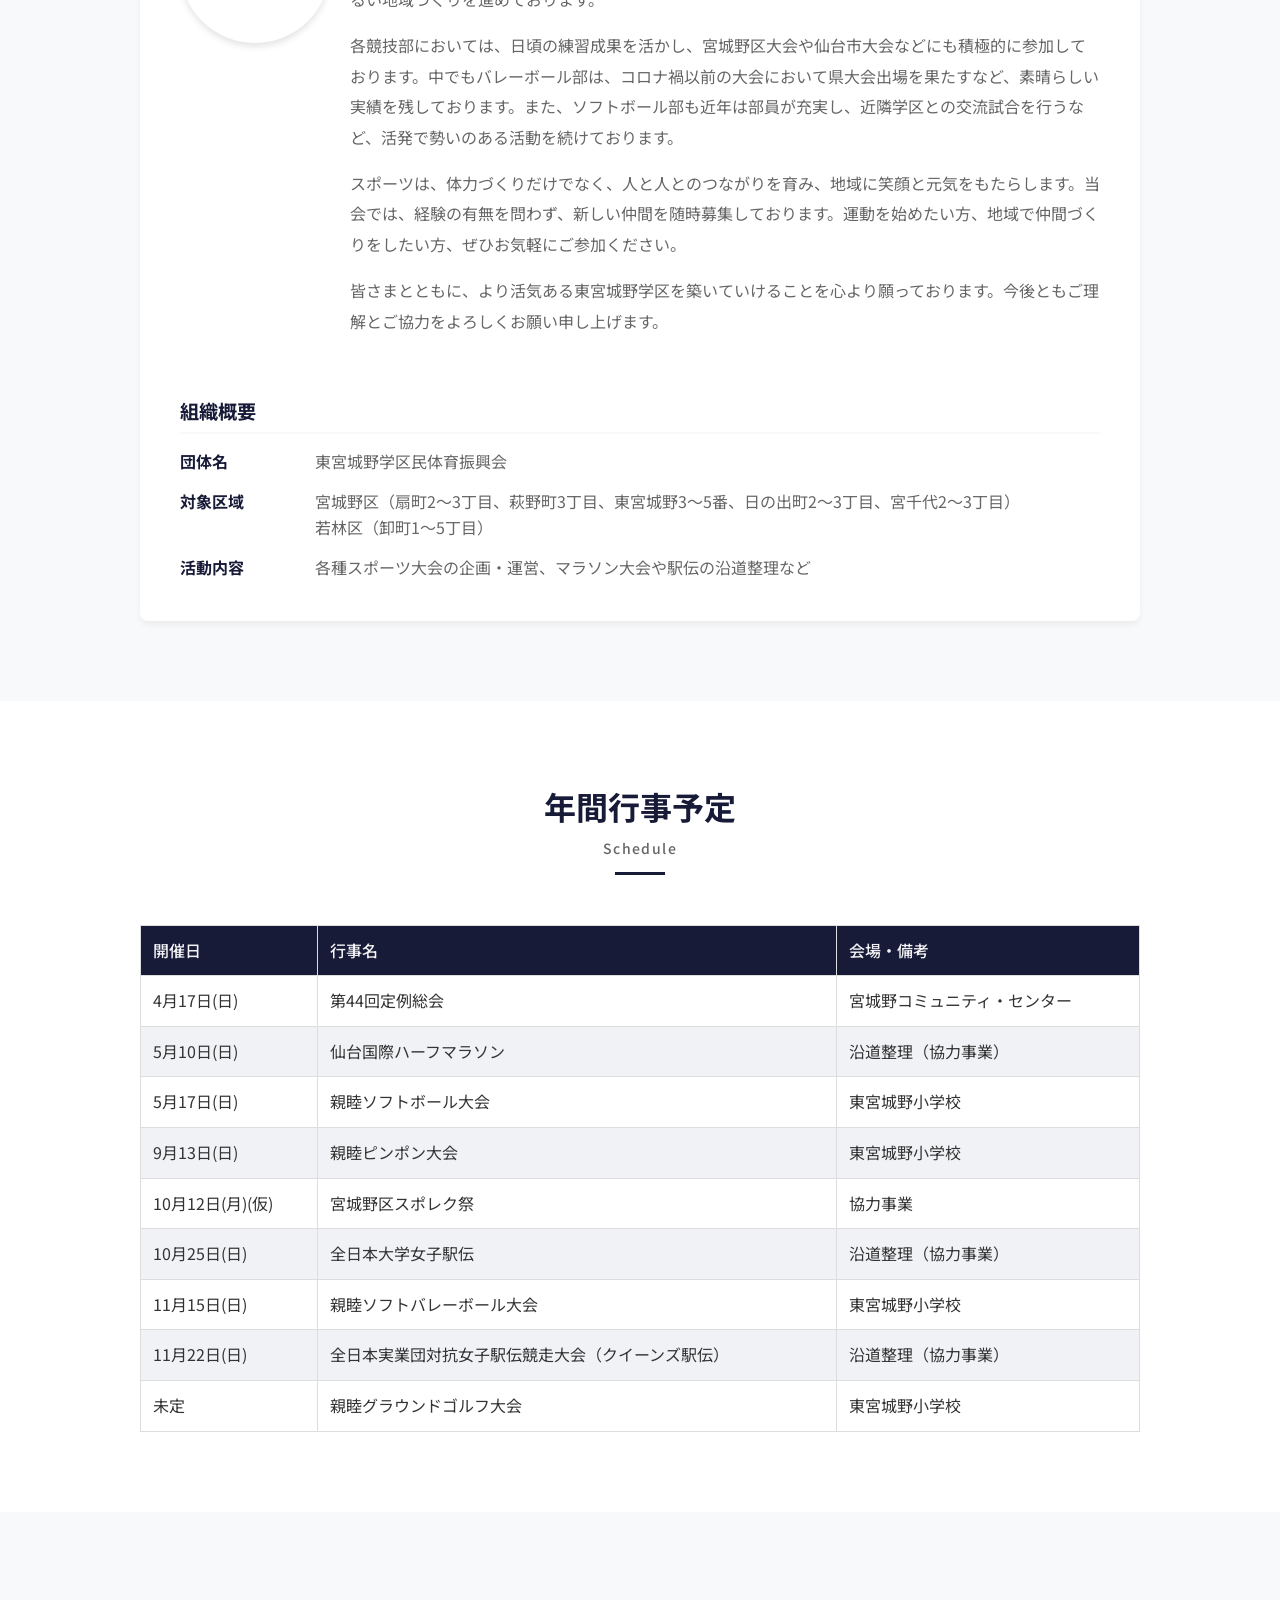
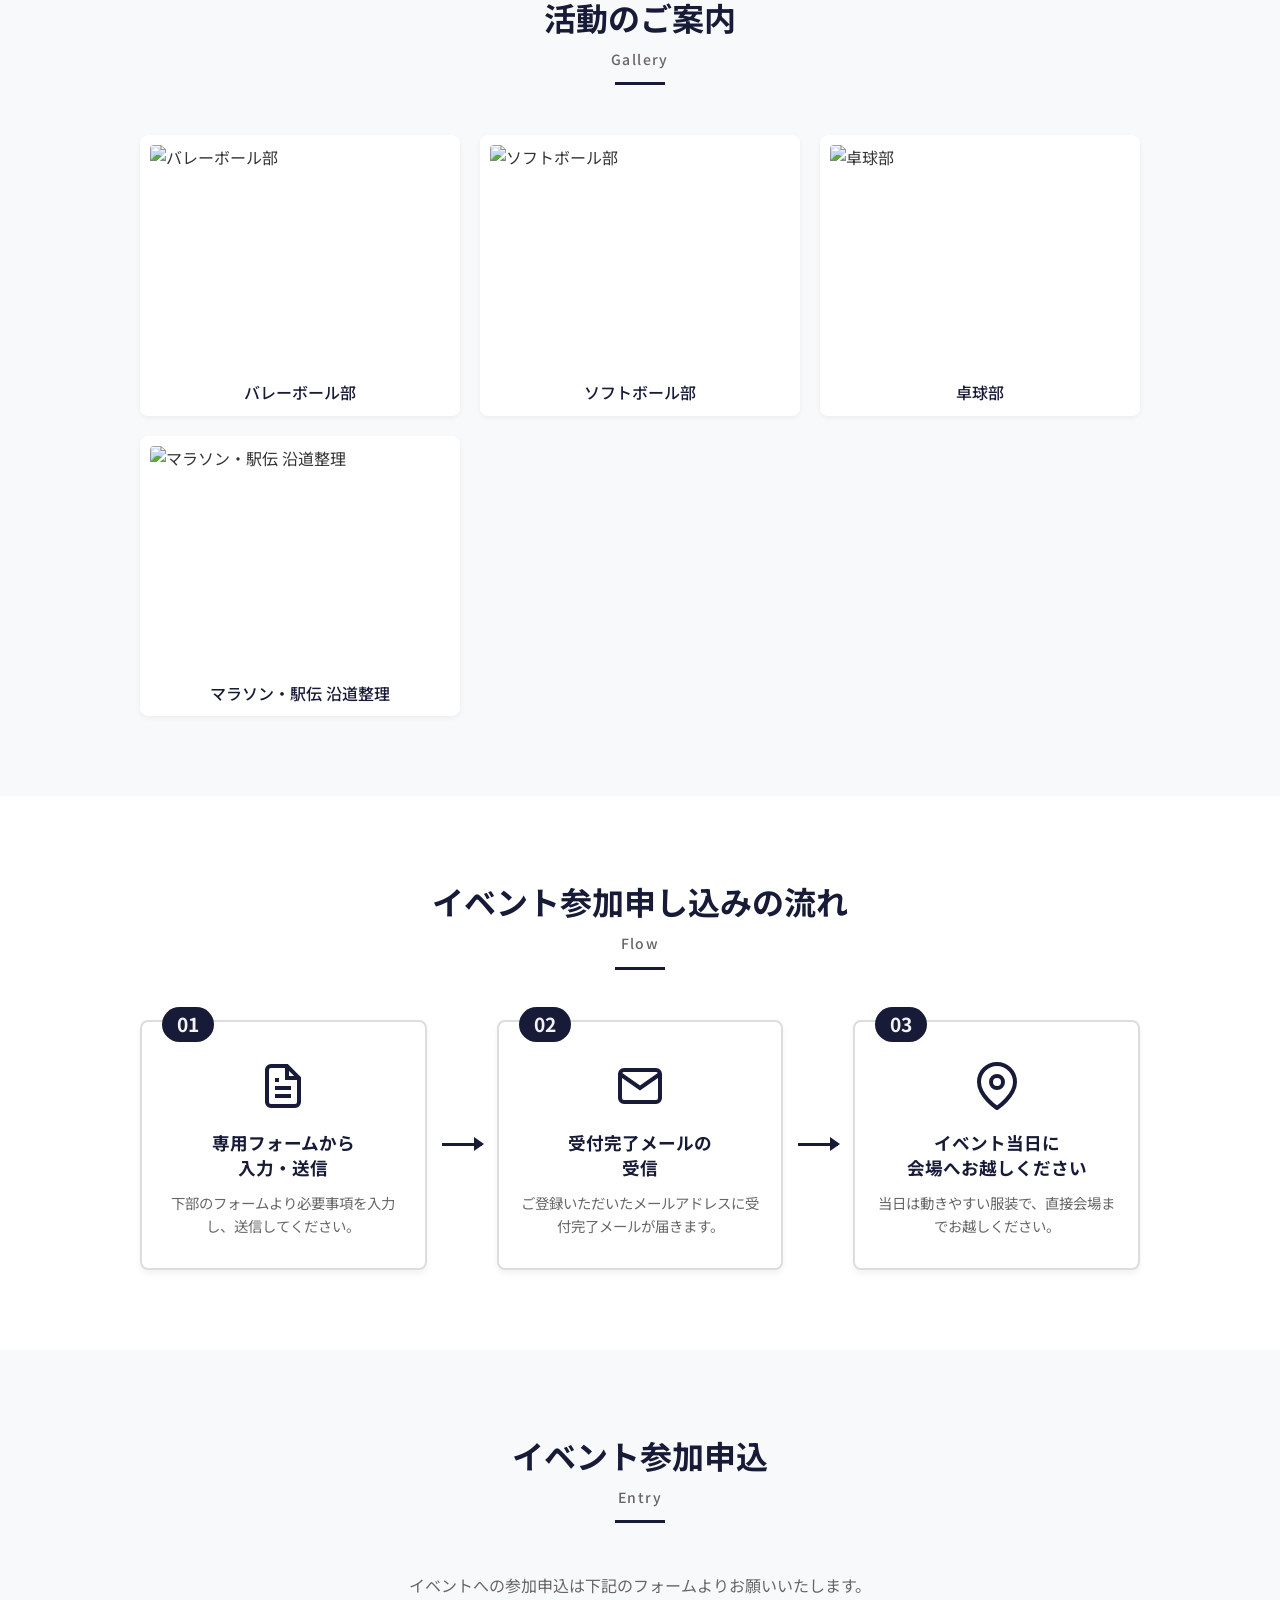
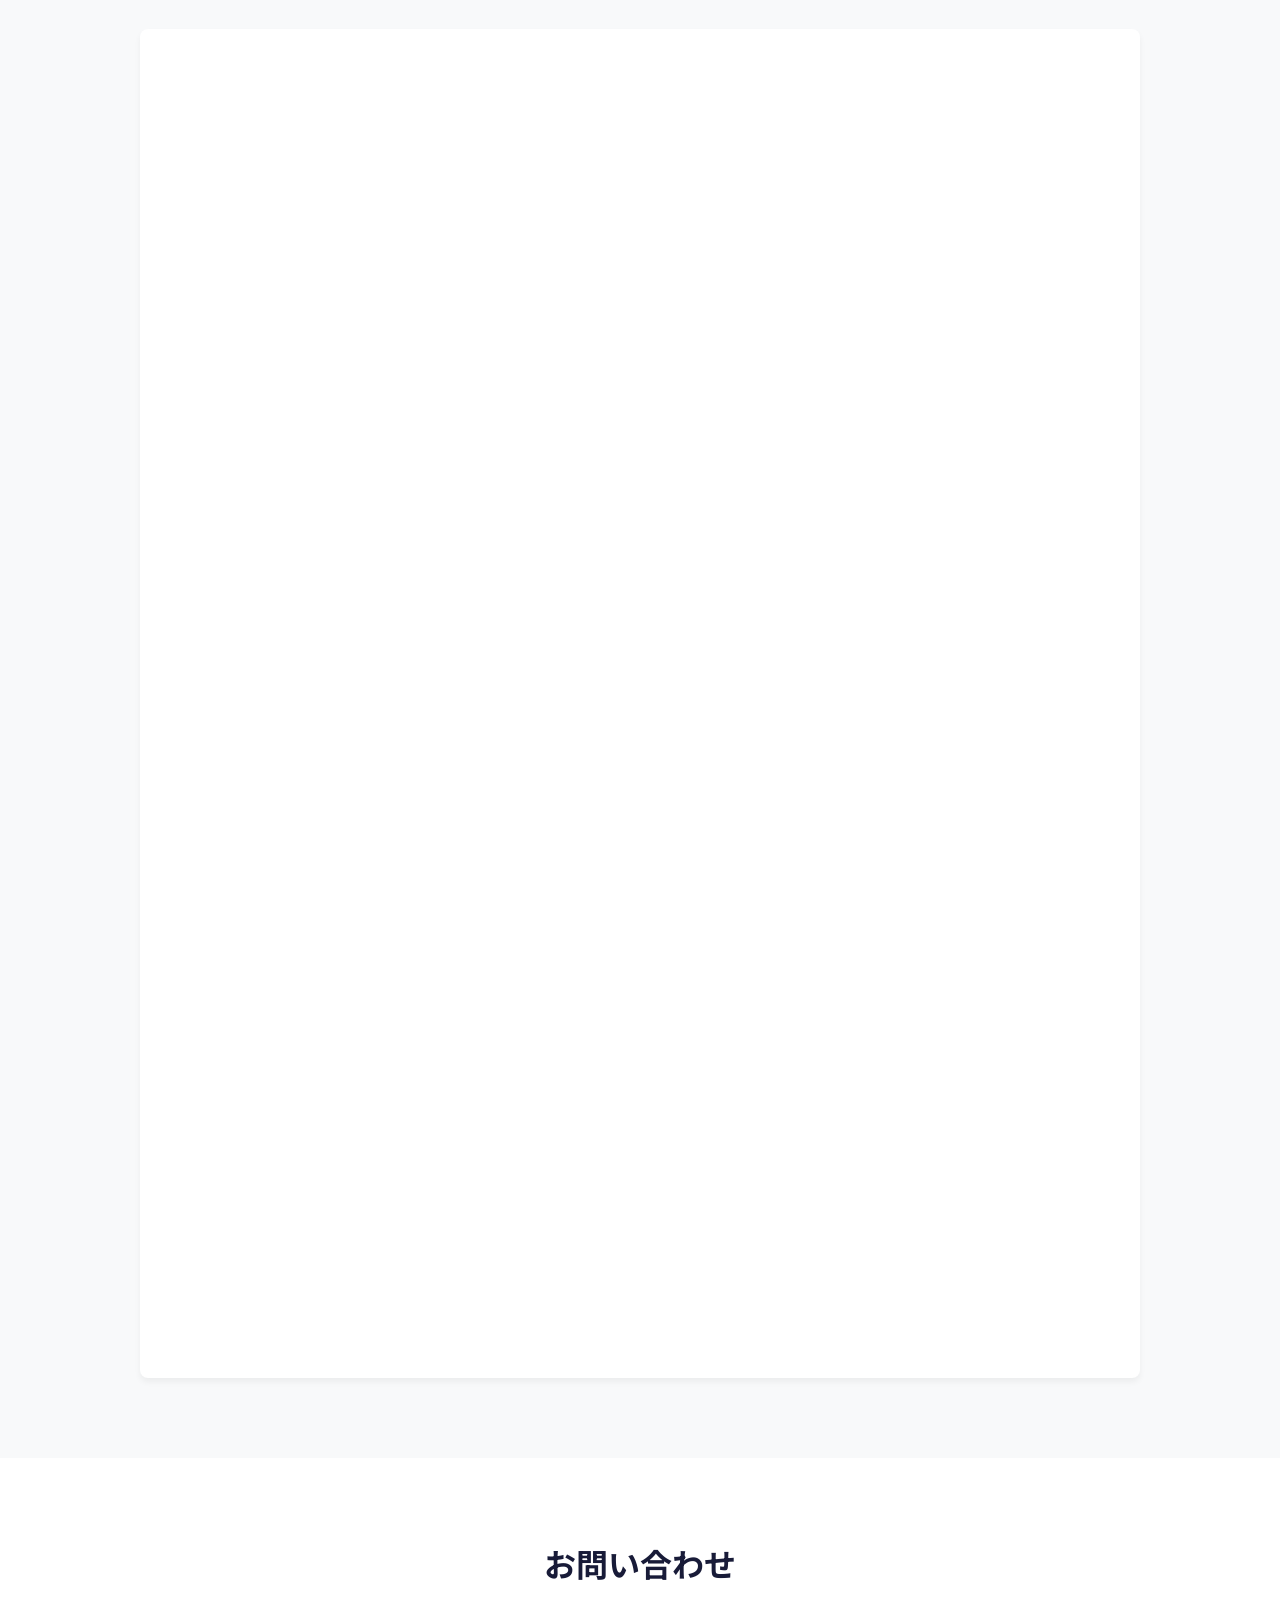
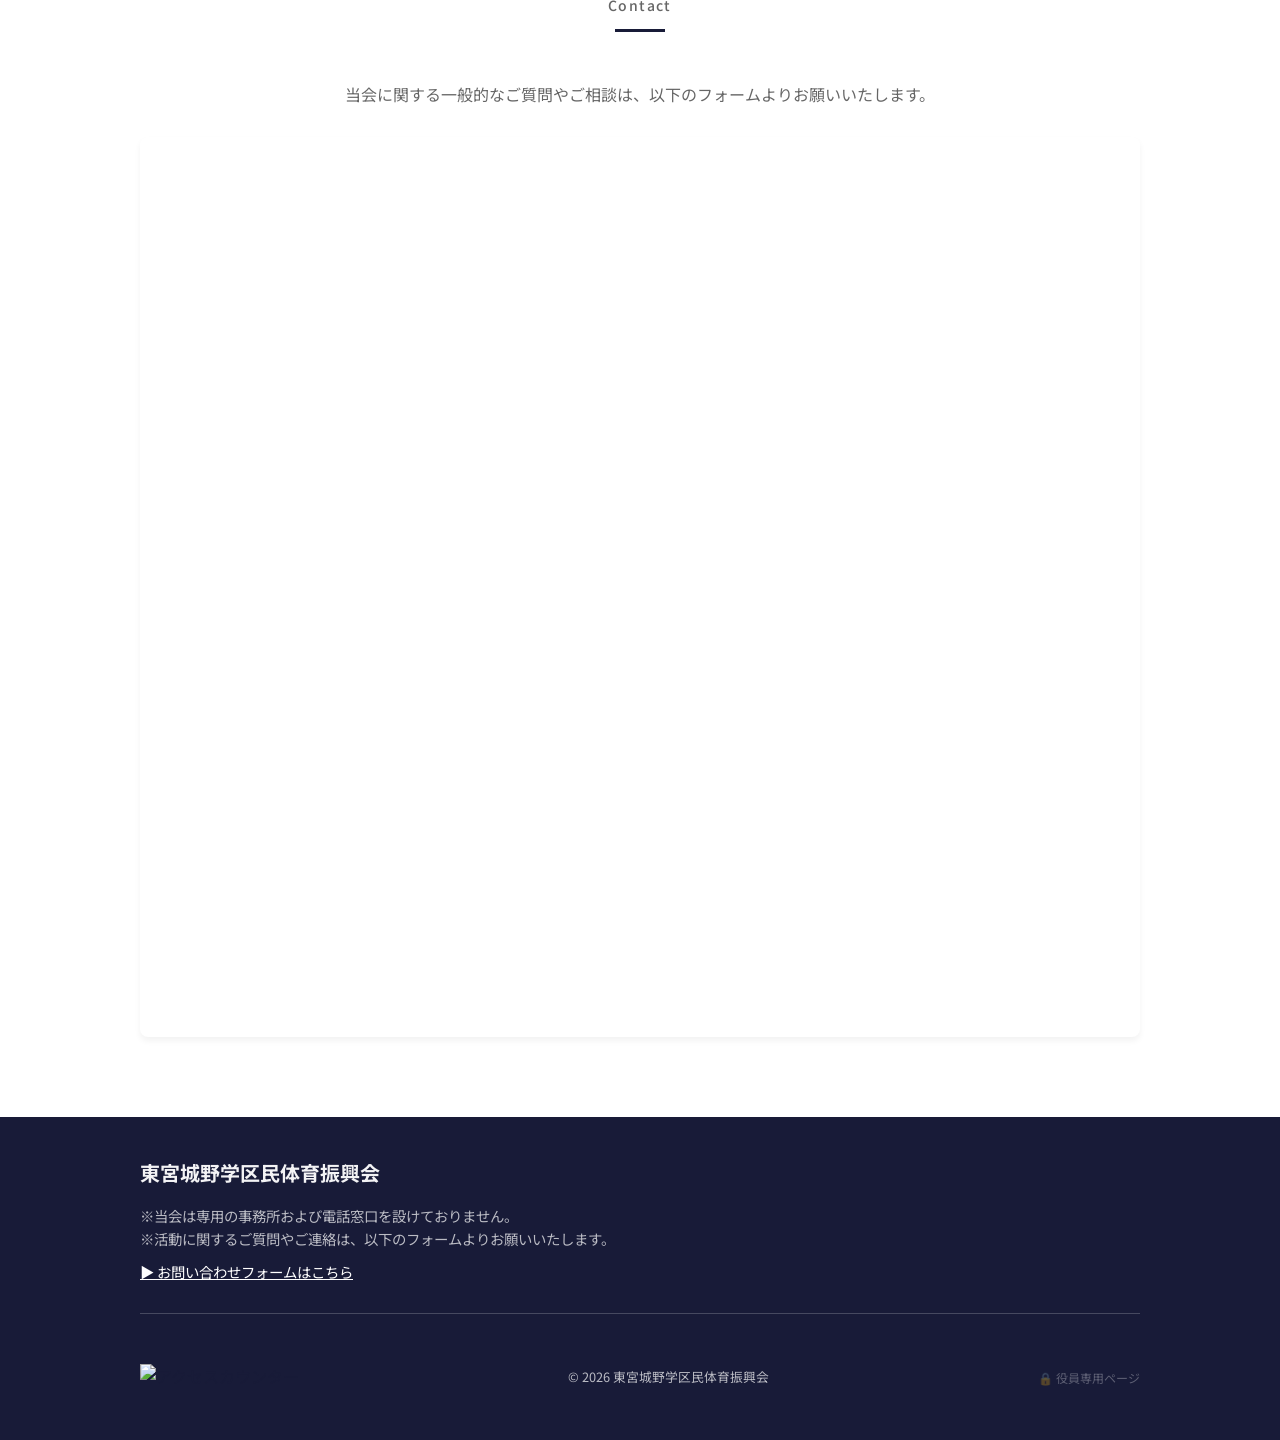
==== commit 5a3f9e76: "仙台ハーフ活動報告" ====
--- a/index.html
+++ b/index.html
@@ -64,9 +64,9 @@
                 <h2 class="section-title">新着情報<span>News</span></h2>
                 <ul class="news-list">
                     <li class="news-item">
-                        <time class="news-date" datetime="2026-05-09">2026.05.09</time>
-                        <span class="news-category">お知らせ</span>
-                        <a href="https://www.sendaihalf.com/traffic/" target="_blank" rel="noopener noreferrer" class="news-link">【活動予告】5月10日（日）開催の「仙台国際ハーフマラソン」にて、当振興会も沿道整理で協力いたします。周辺の交通規制にご注意ください。</a>
+                        <time class="news-date" datetime="2026-05-10">2026.05.10</time>
+                        <span class="news-category">報告</span>
+                        <a href="marathon.html#report-2026-sendai-half" class="news-link">【活動報告】仙台国際ハーフマラソン2026における沿道整理の協力事業が無事終了いたしました。活動の様子はこちらからご覧いただけます。</a>
                     </li>
                     <li class="news-item">
                         <time class="news-date" datetime="2026-04-27">2026.04.27</time>
--- a/style.css
+++ b/style.css
@@ -279,13 +279,14 @@
     border-bottom: 1px solid var(--color-border);
     padding: 15px 0;
     display: flex;
-    flex-direction: column;
+    flex-wrap: wrap;
+    align-items: center;
+    gap: 10px;
 }
 
 .news-date {
     color: var(--color-text-light);
     font-size: 0.9rem;
-    margin-bottom: 5px;
 }
 
 .news-category {
@@ -295,13 +296,14 @@
     font-size: 0.75rem;
     padding: 3px 10px;
     border-radius: 3px;
-    margin-bottom: 10px;
-    align-self: flex-start;
+    text-align: center;
+    width: 80px;
 }
 
 .news-link {
     color: var(--color-text);
     font-weight: 500;
+    width: 100%;
 }
 
 .news-link:hover {
@@ -601,19 +603,24 @@
     /* News */
     .news-item {
         flex-direction: row;
-        align-items: center;
+        flex-wrap: nowrap;
+        align-items: flex-start;
+        gap: 15px;
     }
 
     .news-date {
-        margin-bottom: 0;
-        margin-right: 20px;
         width: 100px;
+        flex-shrink: 0;
     }
 
     .news-category {
-        margin-bottom: 0;
-        margin-right: 20px;
-        align-self: auto;
+        width: 80px;
+        flex-shrink: 0;
+    }
+
+    .news-link {
+        flex-grow: 1;
+        width: auto;
     }
 
     /* About */
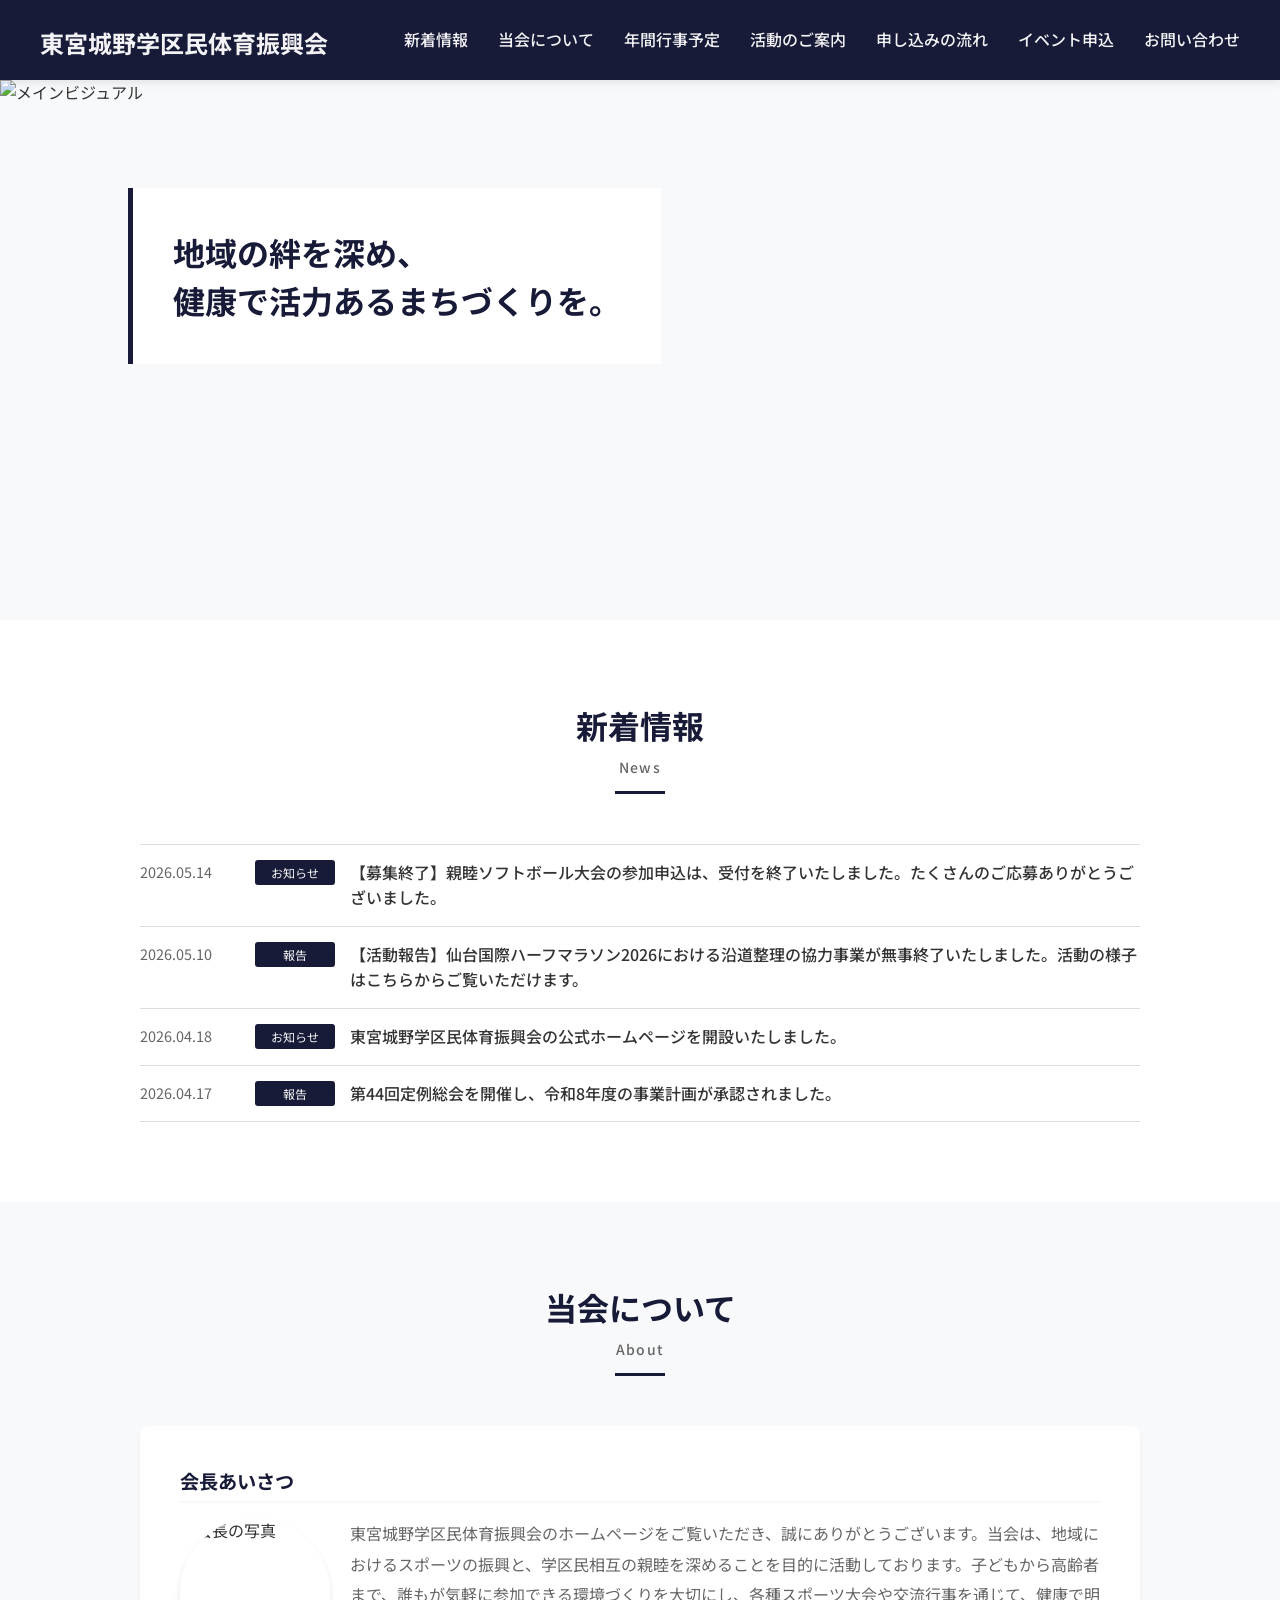
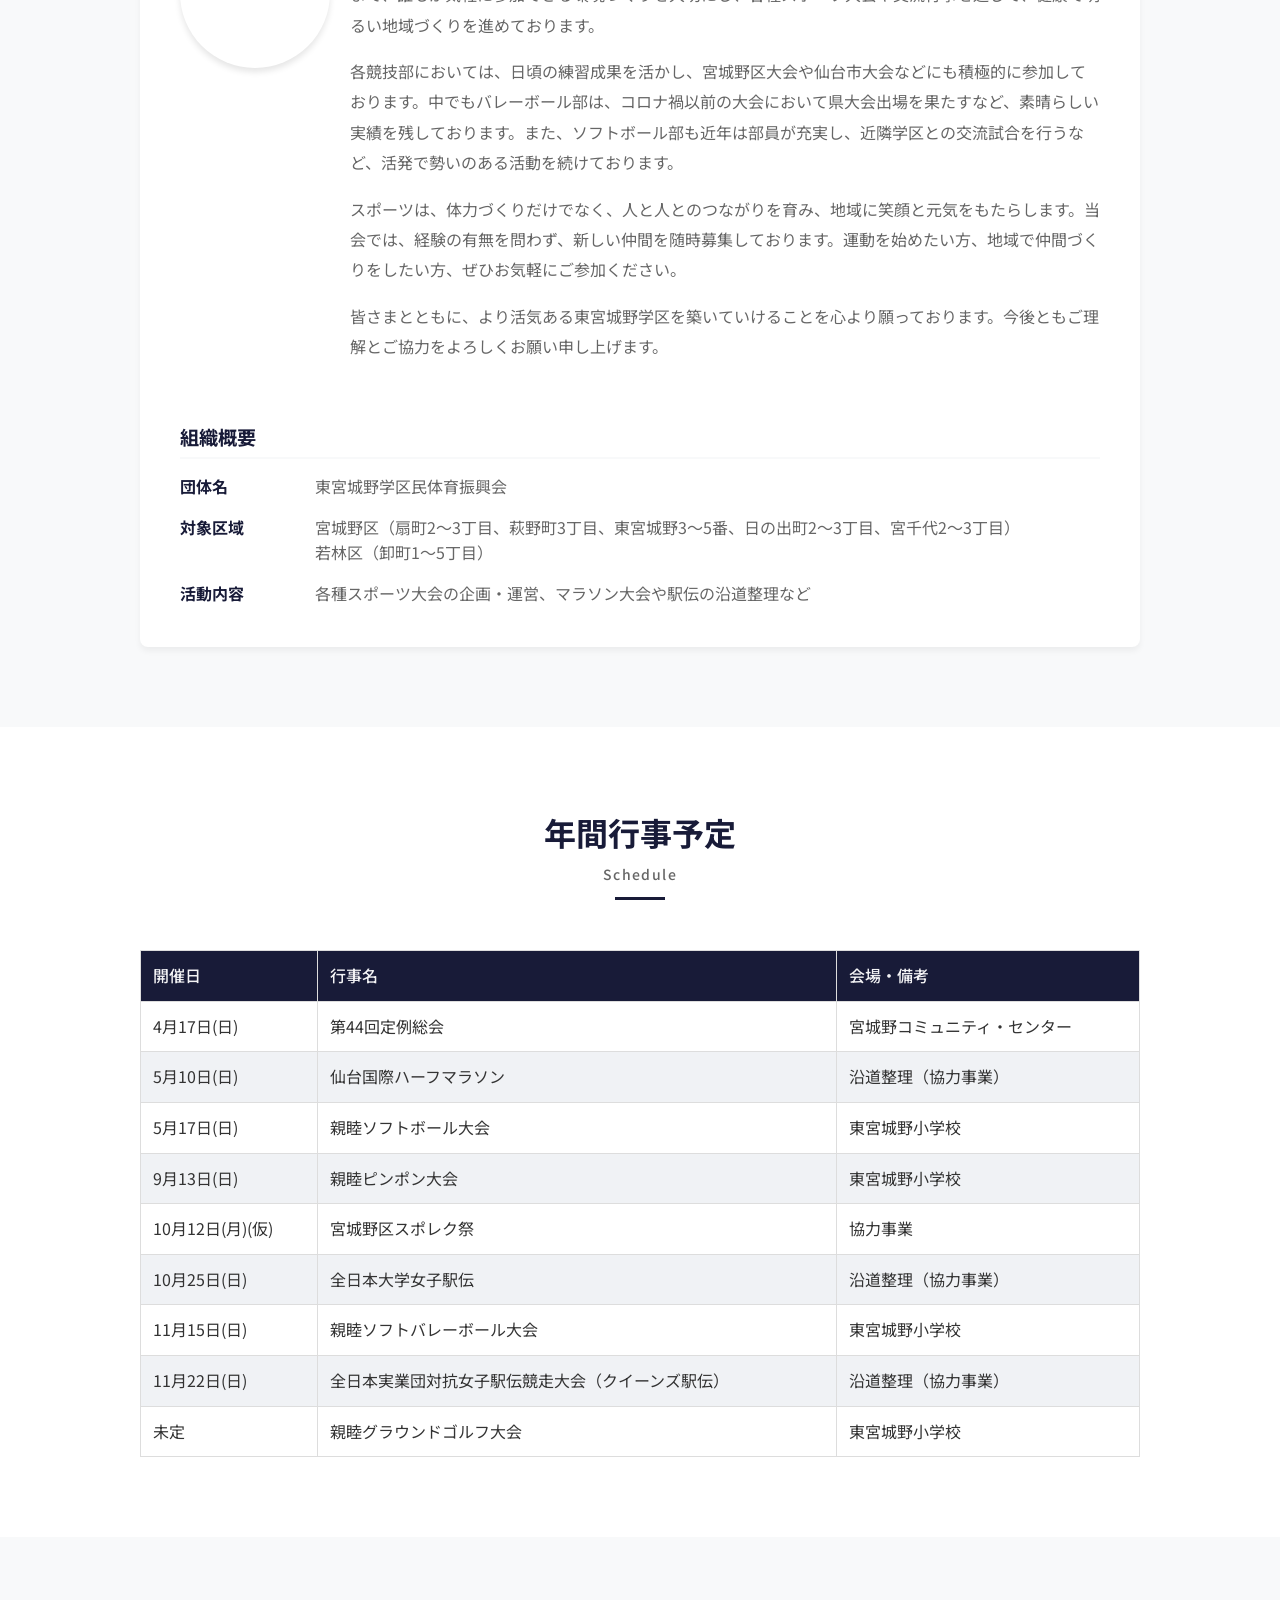
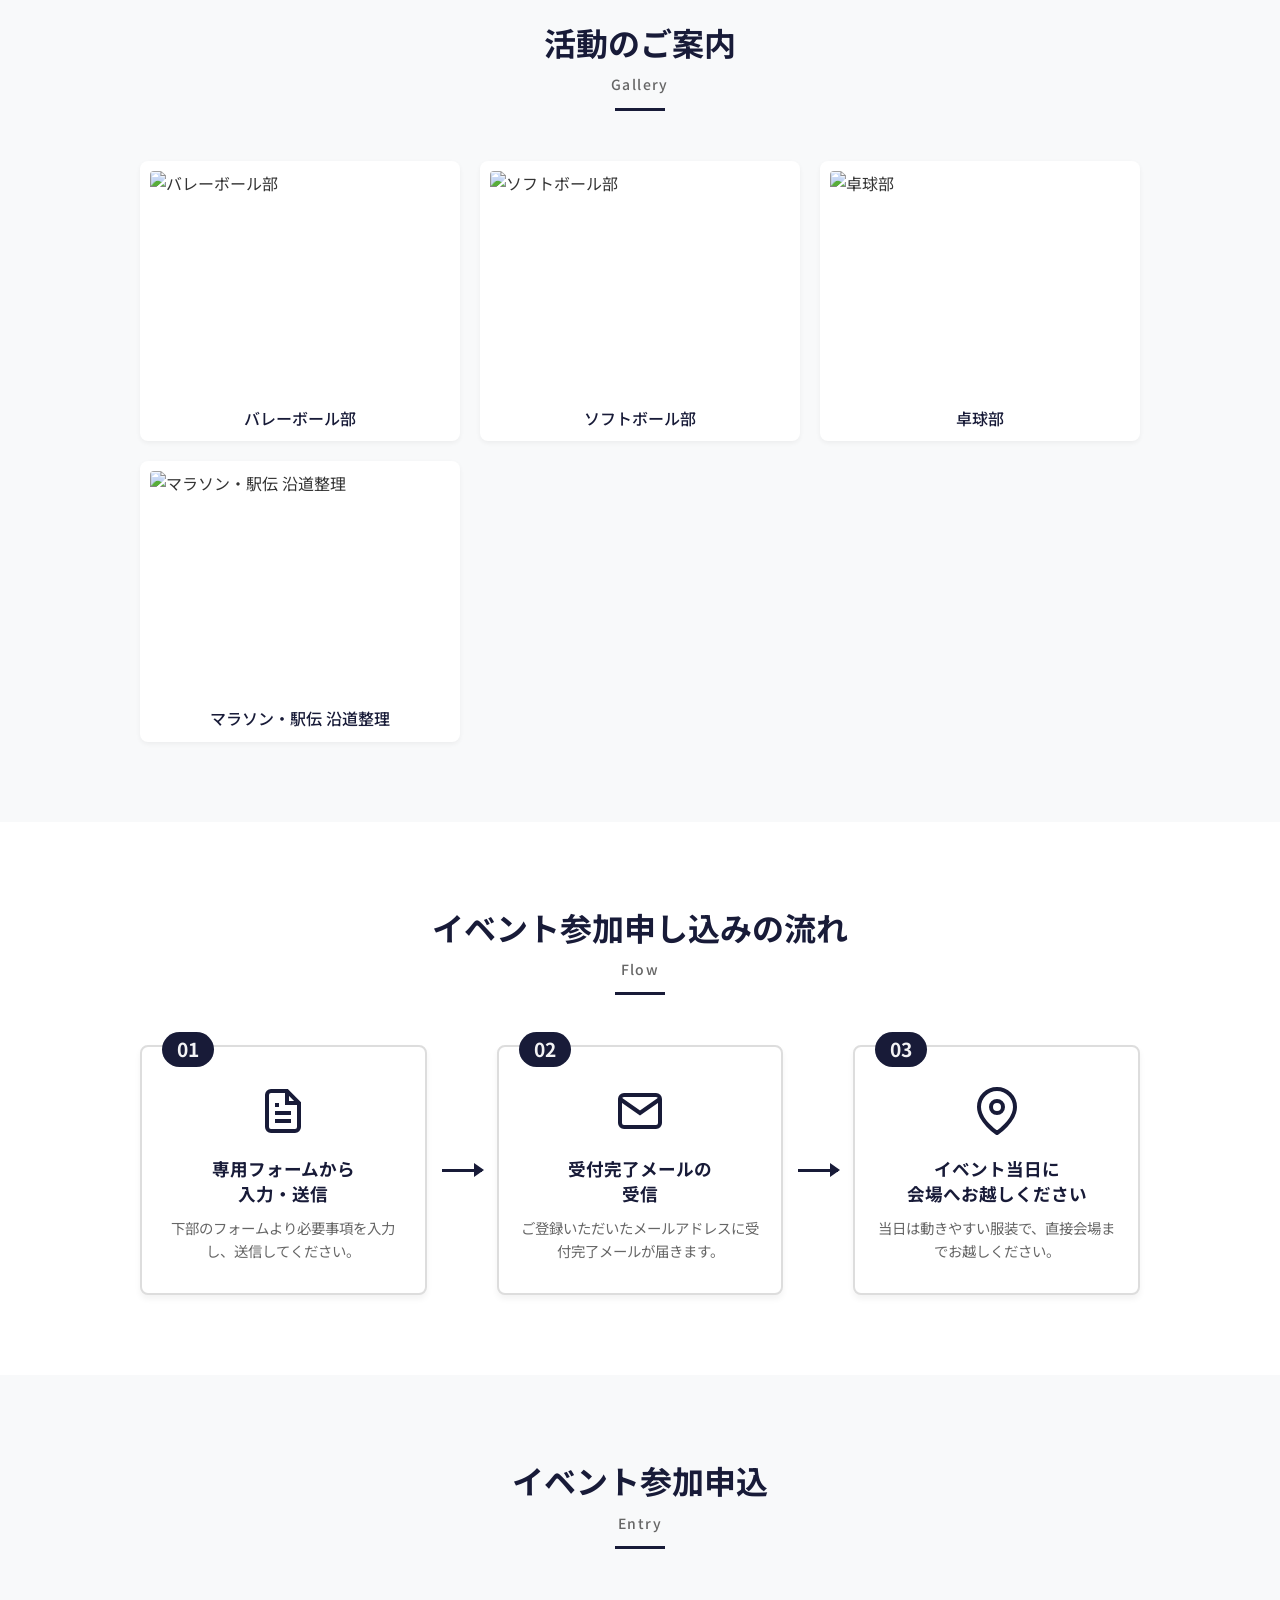
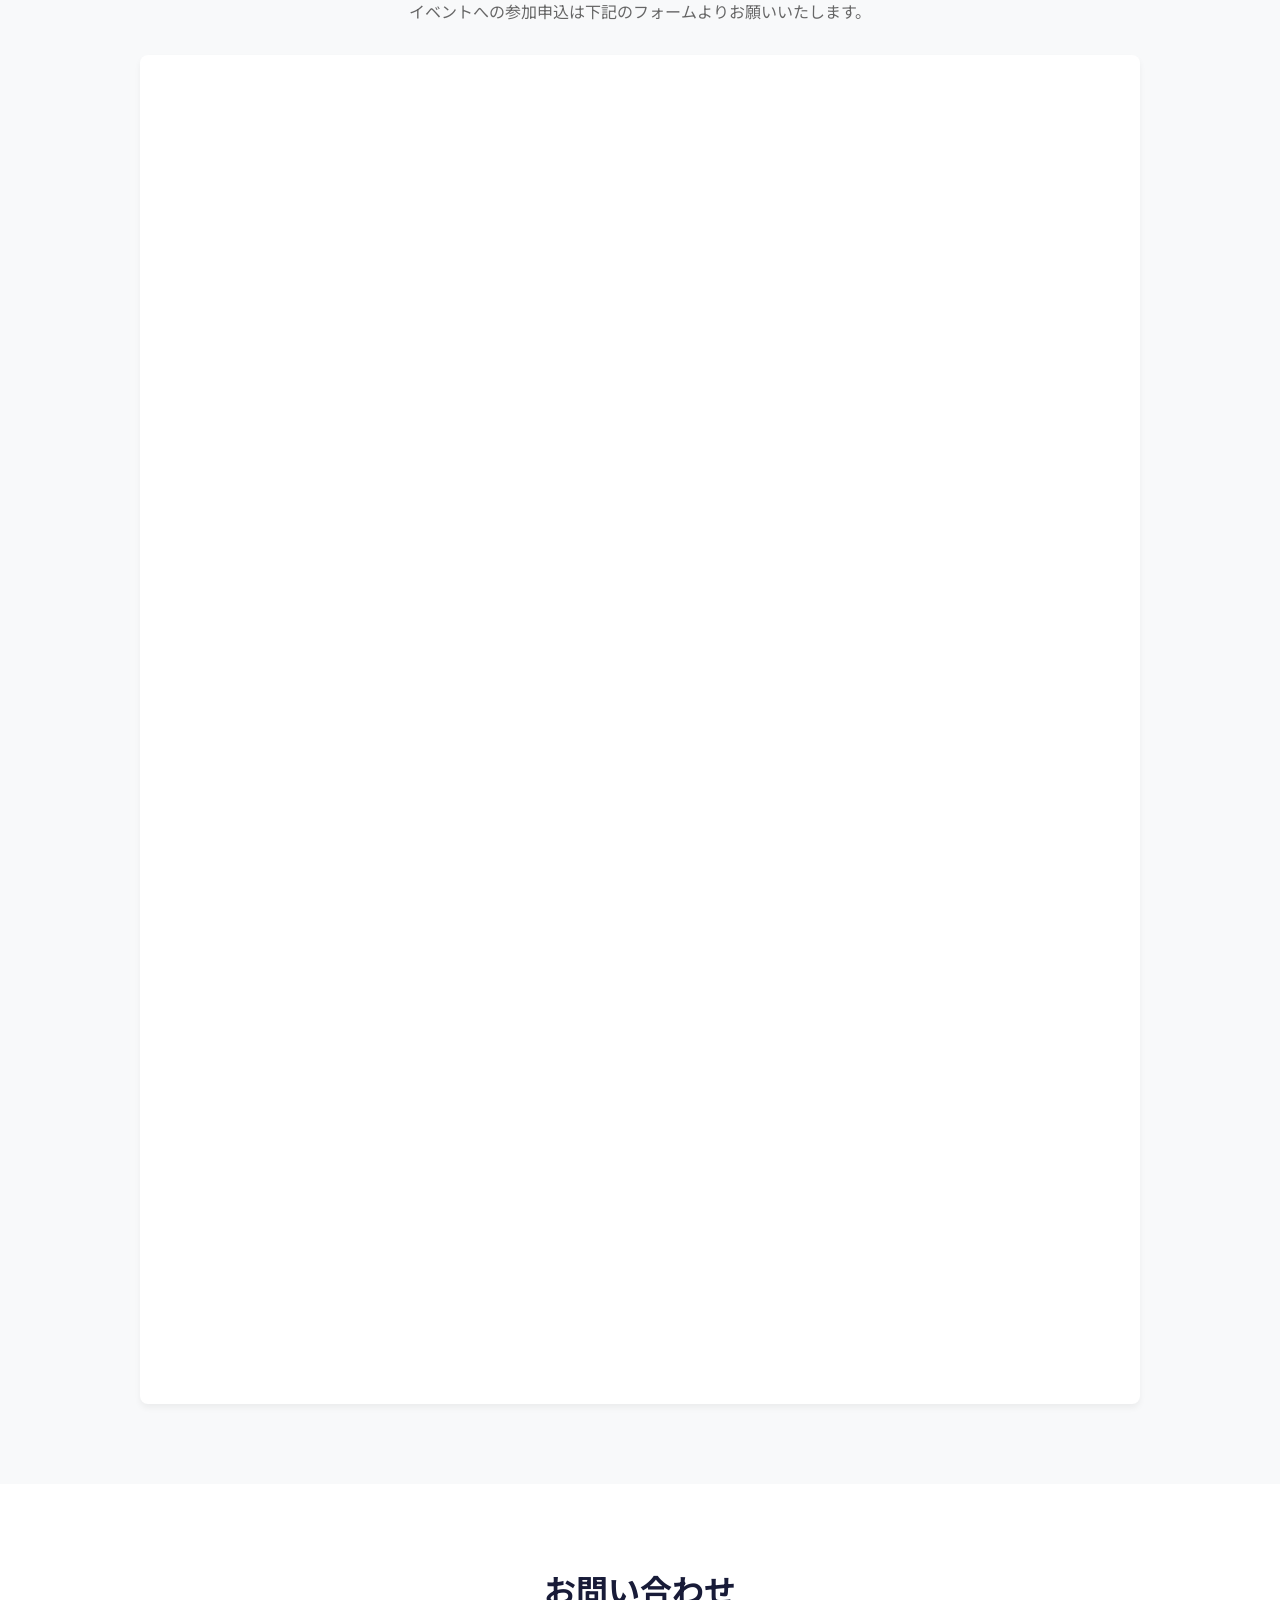
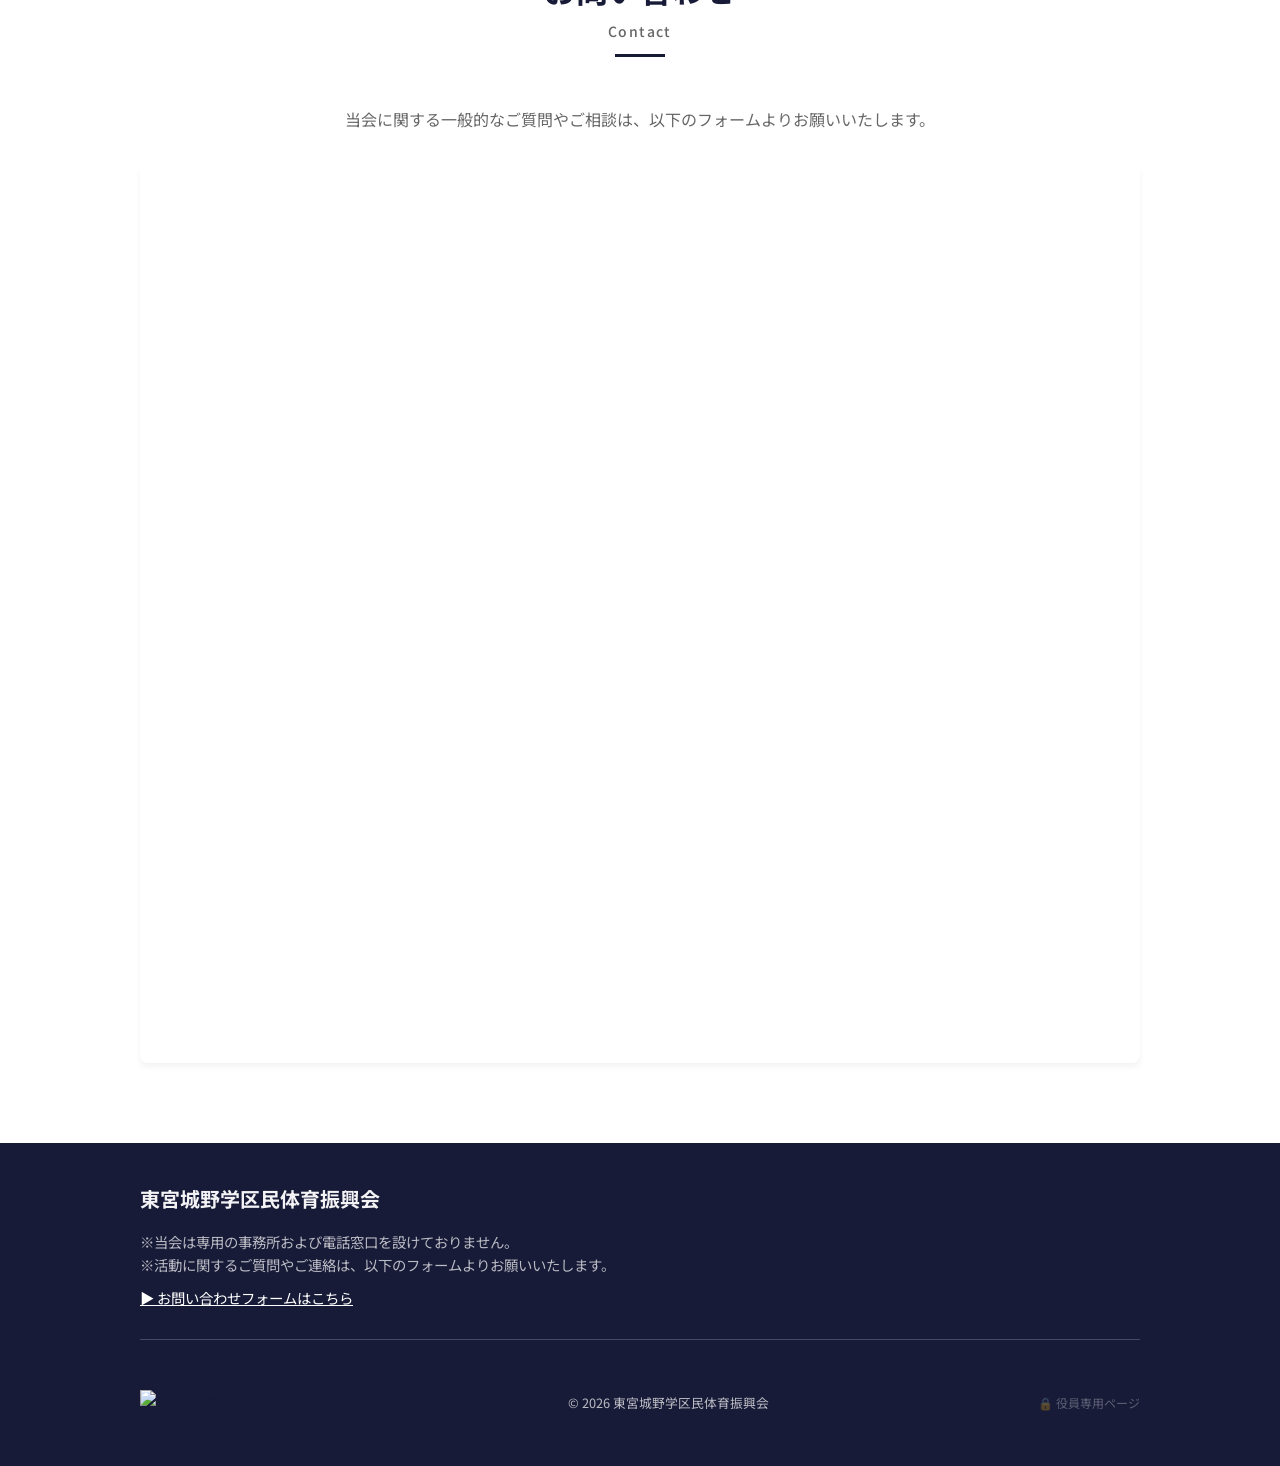
==== commit 621f903a: "ソフトボール受付終了" ====
--- a/index.html
+++ b/index.html
@@ -64,14 +64,14 @@
                 <h2 class="section-title">新着情報<span>News</span></h2>
                 <ul class="news-list">
                     <li class="news-item">
+                        <time class="news-date" datetime="2026-05-14">2026.05.14</time>
+                        <span class="news-category">お知らせ</span>
+                        <a href="softball.html" class="news-link">【募集終了】親睦ソフトボール大会の参加申込は、受付を終了いたしました。たくさんのご応募ありがとうございました。</a>
+                    </li>
+                    <li class="news-item">
                         <time class="news-date" datetime="2026-05-10">2026.05.10</time>
                         <span class="news-category">報告</span>
                         <a href="marathon.html#report-2026-sendai-half" class="news-link">【活動報告】仙台国際ハーフマラソン2026における沿道整理の協力事業が無事終了いたしました。活動の様子はこちらからご覧いただけます。</a>
-                    </li>
-                    <li class="news-item">
-                        <time class="news-date" datetime="2026-04-27">2026.04.27</time>
-                        <span class="news-category">募集</span>
-                        <a href="softball.html" class="news-link">【募集開始】親睦ソフトボール大会の参加受付を開始しました！（当日のタイムスケジュールも公開中）</a>
                     </li>
                     <li class="news-item">
                         <time class="news-date" datetime="2026-04-18">2026.04.18</time>
